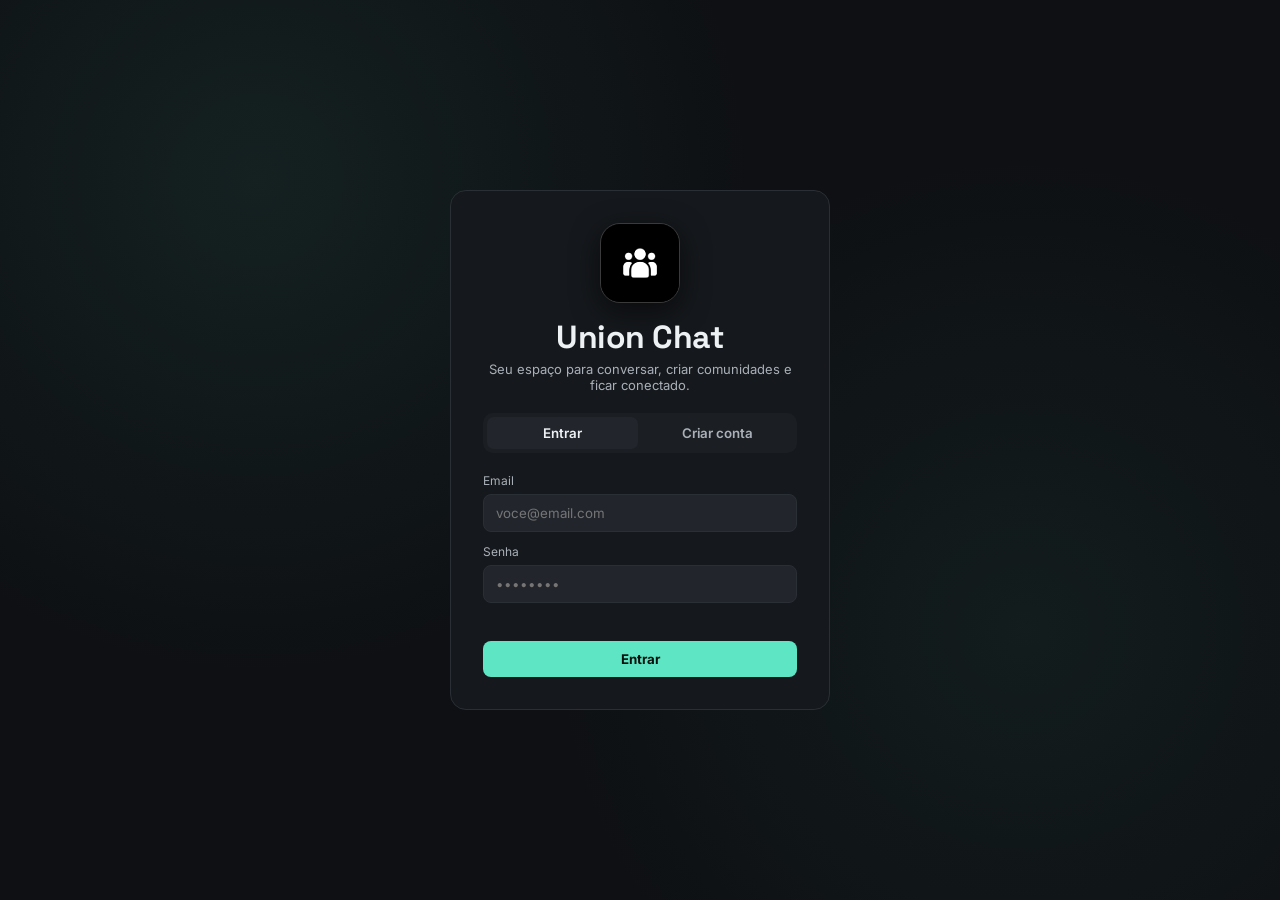
==== index.html @ 2d2e4530 "Add files via upload" ====
<!DOCTYPE html>
<html lang="pt-BR">
<head>
    <meta charset="UTF-8">
    <meta name="viewport" content="width=device-width, initial-scale=1.0">
    <meta name="theme-color" content="#0e1013">
    <title>Union Chat</title>
    <link rel="preconnect" href="https://fonts.googleapis.com">
    <link href="https://fonts.googleapis.com/css2?family=Space+Grotesk:wght@500;600;700&family=Inter:wght@400;500;600;700&family=JetBrains+Mono:wght@400;500&family=Poppins:wght@500;600;700&family=Roboto:wght@400;500;700&family=Montserrat:wght@500;600;700&family=Oswald:wght@500;600;700&family=Playfair+Display:wght@500;600;700&family=Merriweather:wght@400;700&family=Nunito:wght@500;600;700&family=Raleway:wght@500;600;700&family=Ubuntu:wght@400;500;700&family=Comfortaa:wght@500;600;700&family=Pacifico&family=Lobster&family=Press+Start+2P&family=Bangers&family=Orbitron:wght@500;700&family=Audiowide&family=VT323&family=Indie+Flower&family=Caveat:wght@500;600;700&family=Dancing+Script:wght@500;600;700&family=Bebas+Neue&family=Anton&family=Quicksand:wght@500;600;700&family=Rubik:wght@500;600;700&family=Source+Code+Pro:wght@500;600&family=Fira+Code:wght@500;600&family=Comic+Neue:wght@400;700&family=Shadows+Into+Light&family=Permanent+Marker&family=Creepster&family=Fredoka:wght@500;600;700&family=Exo+2:wght@500;600;700&display=swap" rel="stylesheet">
    <link rel="stylesheet" href="style.css">
</head>
<body data-theme="dark">
    <!-- AUTH -->
    <div id="auth-screen" class="auth-screen">
        <div class="auth-card">
            <div class="auth-brand">
                <div class="auth-logo">
                    <img src="logo.png" alt="Union Chat" class="auth-logo-img">
                </div>
                <h1>Union Chat</h1>
                <p>Seu espaço para conversar, criar comunidades e ficar conectado.</p>
            </div>
            <div class="auth-tabs">
                <button type="button" class="auth-tab active" data-tab="login">Entrar</button>
                <button type="button" class="auth-tab" data-tab="register">Criar conta</button>
            </div>
            <form id="login-form" class="auth-form">
                <label>Email
                    <input type="email" id="login-email" required placeholder="voce@email.com" autocomplete="email">
                </label>
                <label>Senha
                    <input type="password" id="login-password" required placeholder="••••••••" autocomplete="current-password">
                </label>
                <p class="auth-error" id="login-error"></p>
                <button type="submit" class="btn-primary">Entrar</button>
            </form>
            <form id="register-form" class="auth-form hidden">
                <label>Nome de exibição
                    <input type="text" id="register-name" required placeholder="Como te chamam" maxlength="32" autocomplete="nickname">
                </label>
                <label>Email
                    <input type="email" id="register-email" required placeholder="voce@email.com" autocomplete="email">
                </label>
                <label>Senha
                    <input type="password" id="register-password" required placeholder="Mínimo 6 caracteres" minlength="6" autocomplete="new-password">
                </label>
                <p class="auth-error" id="register-error"></p>
                <button type="submit" class="btn-primary">Criar conta</button>
            </form>
        </div>
    </div>

    <!-- APP -->
    <div id="app" class="app hidden">
        <nav class="server-rail" id="server-rail">
            <button type="button" class="server-pill server-pill-home active" id="home-pill" title="Início">
                <img src="logo.png" alt="UC" class="home-logo-img">
            </button>
            <div class="server-divider"></div>
            <div class="server-list" id="server-list"></div>
            <button type="button" class="server-pill server-pill-add" id="add-server-btn" title="Criar servidor">
                <svg viewBox="0 0 24 24" width="20" height="20" fill="none" stroke="currentColor" stroke-width="2.5"><path d="M12 5v14M5 12h14"/></svg>
            </button>
            <button type="button" class="server-pill server-pill-friends" id="friends-btn" title="Procurar jogadores">
                <svg viewBox="0 0 24 24" width="20" height="20" fill="none" stroke="currentColor" stroke-width="2"><path d="M17 21v-2a4 4 0 0 0-4-4H5a4 4 0 0 0-4 4v2"/><circle cx="9" cy="7" r="4"/><path d="M23 21v-2a4 4 0 0 0-3-3.87M16 3.13a4 4 0 0 1 0 7.75"/></svg>
            </button>
            <button type="button" class="server-pill server-pill-discover" id="discover-btn" title="Descobrir servidores">
                <svg viewBox="0 0 24 24" width="20" height="20" fill="none" stroke="currentColor" stroke-width="2">
                    <circle cx="12" cy="12" r="10"/>
                    <polygon points="16.24 7.76 14.12 14.12 7.76 16.24 9.88 9.88 16.24 7.76"/>
                </svg>
            </button>
        </nav>

        <aside class="channel-sidebar">
            <div class="server-header" id="server-header">
                <span id="current-server-name">Bem-vindo</span>
                <button type="button" id="server-settings-btn" class="icon-btn hidden" title="Configurações do servidor">
                    <svg viewBox="0 0 24 24" width="18" height="18" fill="none" stroke="currentColor" stroke-width="2"><circle cx="12" cy="12" r="3"/><path d="M19.4 15a1.65 1.65 0 0 0 .33 1.82l.06.06a2 2 0 0 1-2.83 2.83l-.06-.06a1.65 1.65 0 0 0-1.82-.33 1.65 1.65 0 0 0-1 1.51V21a2 2 0 0 1-4 0v-.09A1.65 1.65 0 0 0 9 19.4a1.65 1.65 0 0 0-1.82.33l-.06.06a2 2 0 0 1-2.83-2.83l.06-.06A1.65 1.65 0 0 0 4.68 15a1.65 1.65 0 0 0-1.51-1H3a2 2 0 0 1 0-4h.09A1.65 1.65 0 0 0 4.6 9a1.65 1.65 0 0 0-.33-1.82l-.06-.06a2 2 0 0 1 2.83-2.83l.06.06A1.65 1.65 0 0 0 9 4.68a1.65 1.65 0 0 0 1-1.51V3a2 2 0 0 1 4 0v.09a1.65 1.65 0 0 0 1 1.51 1.65 1.65 0 0 0 1.82-.33l.06-.06a2 2 0 0 1 2.83 2.83l-.06.06A1.65 1.65 0 0 0 19.4 9a1.65 1.65 0 0 0 1.51 1H21a2 2 0 0 1 0 4h-.09a1.65 1.65 0 0 0-1.51 1z"/></svg>
                </button>
            </div>
            <div class="channel-groups" id="channel-groups">
                <p class="empty-hint">Crie ou entre em um servidor para ver os canais aqui.</p>
            </div>
            <div class="user-card" id="user-card">
                <div class="user-card-avatar-wrap" data-user-id="">
                    <img id="user-card-avatar" class="avatar avatar-sm" src="" alt="">
                    <span id="user-card-status-dot" class="status-dot status-online"></span>
                </div>
                <div class="user-card-info">
                    <span id="user-card-name" data-user-id="">—</span>
                    <span id="user-card-status" class="user-card-status">Online</span>
                </div>
                <button type="button" id="open-profile-btn" class="icon-btn" title="Editar perfil">
                    <svg viewBox="0 0 24 24" width="16" height="16" fill="none" stroke="currentColor" stroke-width="2"><path d="M12 20h9"/><path d="M16.5 3.5a2.12 2.12 0 0 1 3 3L7 19l-4 1 1-4Z"/></svg>
                </button>
            </div>
        </aside>

        <main class="main-area">
            <header class="main-header">
                <button type="button" id="toggle-sidebar-btn" class="icon-btn mobile-only" title="Canais" aria-label="Abrir canais">
                    <svg viewBox="0 0 24 24" width="20" height="20" fill="none" stroke="currentColor" stroke-width="2"><path d="M3 12h18M3 6h18M3 18h18"/></svg>
                </button>
                <span id="channel-title"># selecione-um-canal</span>
                <div class="main-header-actions">
                    <button type="button" id="header-server-settings-btn" class="icon-btn hidden" title="Configurações do servidor">
                        <svg viewBox="0 0 24 24" width="18" height="18" fill="none" stroke="currentColor" stroke-width="2"><circle cx="12" cy="12" r="3"/><path d="M19.4 15a1.65 1.65 0 0 0 .33 1.82l.06.06a2 2 0 0 1-2.83 2.83l-.06-.06a1.65 1.65 0 0 0-1.82-.33 1.65 1.65 0 0 0-1 1.51V21a2 2 0 0 1-4 0v-.09A1.65 1.65 0 0 0 9 19.4a1.65 1.65 0 0 0-1.82.33l-.06.06a2 2 0 0 1-2.83-2.83l.06-.06A1.65 1.65 0 0 0 4.68 15a1.65 1.65 0 0 0-1.51-1H3a2 2 0 0 1 0-4h.09A1.65 1.65 0 0 0 4.6 9a1.65 1.65 0 0 0-.33-1.82l-.06-.06a2 2 0 0 1 2.83-2.83l.06.06A1.65 1.65 0 0 0 9 4.68a1.65 1.65 0 0 0 1-1.51V3a2 2 0 0 1 4 0v.09a1.65 1.65 0 0 0 1 1.51 1.65 1.65 0 0 0 1.82-.33l.06-.06a2 2 0 0 1 2.83 2.83l-.06.06A1.65 1.65 0 0 0 19.4 9a1.65 1.65 0 0 0 1.51 1H21a2 2 0 0 1 0 4h-.09a1.65 1.65 0 0 0-1.51 1z"/></svg>
                    </button>
                    <button type="button" id="theme-btn" class="icon-btn" title="Tema">
                        <svg viewBox="0 0 24 24" width="18" height="18" fill="none" stroke="currentColor" stroke-width="2"><circle cx="12" cy="12" r="5"/><path d="M12 1v2M12 21v2M4.22 4.22l1.42 1.42M18.36 18.36l1.42 1.42M1 12h2M21 12h2M4.22 19.78l1.42-1.42M18.36 5.64l1.42-1.42"/></svg>
                    </button>
                    <button type="button" id="call-btn" class="icon-btn hidden" title="Chamada">
                        <svg viewBox="0 0 24 24" width="18" height="18" fill="none" stroke="currentColor" stroke-width="2"><path d="M22 16.92v3a2 2 0 0 1-2.18 2 19.79 19.79 0 0 1-8.63-3.07 19.5 19.5 0 0 1-6-6 19.79 19.79 0 0 1-3.07-8.67A2 2 0 0 1 4.11 2h3a2 2 0 0 1 2 1.72c.127.96.361 1.903.7 2.81a2 2 0 0 1-.45 2.11L8.09 9.91a16 16 0 0 0 6 6l1.27-1.27a2 2 0 0 1 2.11-.45c.907.339 1.85.573 2.81.7A2 2 0 0 1 22 16.92z"/></svg>
                    </button>
                </div>
            </header>

            <!-- CHAT -->
            <section id="view-text" class="view">
                <div class="messages" id="messages"></div>
                <div id="reply-bar" class="reply-bar hidden">
                    <span id="reply-bar-text">Respondendo...</span>
                    <button type="button" id="reply-bar-cancel" class="icon-btn" title="Cancelar">×</button>
                </div>
                <div id="attach-preview" class="attach-preview hidden"></div>
                <form id="message-form" class="message-form">
                    <button type="button" id="attach-btn" class="icon-btn" title="Anexar imagem">
                        <svg viewBox="0 0 24 24" width="18" height="18" fill="none" stroke="currentColor" stroke-width="2"><path d="m21.44 11.05-9.19 9.19a6 6 0 0 1-8.49-8.49l9.19-9.19a4 4 0 0 1 5.66 5.66l-9.2 9.19a2 2 0 0 1-2.83-2.83l8.49-8.48"/></svg>
                    </button>
                    <input type="file" id="file-input" accept="image/*" class="hidden">
                    <button type="button" id="sticker-btn" class="icon-btn" title="Figurinhas e emojis">
                        <svg viewBox="0 0 24 24" width="18" height="18" fill="none" stroke="currentColor" stroke-width="2"><circle cx="12" cy="12" r="10"/><path d="M8 14s1.5 2 4 2 4-2 4-2"/><line x1="9" y1="9" x2="9.01" y2="9"/><line x1="15" y1="9" x2="15.01" y2="9"/></svg>
                    </button>
                    <button type="button" id="record-btn" class="icon-btn" title="Gravar áudio">
                        <svg viewBox="0 0 24 24" width="18" height="18" fill="none" stroke="currentColor" stroke-width="2"><path d="M12 1a3 3 0 0 0-3 3v8a3 3 0 0 0 6 0V4a3 3 0 0 0-3-3z"/><path d="M19 10v2a7 7 0 0 1-14 0v-2"/><line x1="12" y1="19" x2="12" y2="23"/><line x1="8" y1="23" x2="16" y2="23"/></svg>
                    </button>
                    <input type="text" id="message-input" placeholder="Mandar mensagem... use @nick ou @everyone" autocomplete="off" maxlength="2000">
                    <button type="submit" class="btn-primary btn-send">Enviar</button>
                </form>
                <div id="sticker-picker" class="sticker-picker hidden">
                    <div class="picker-tabs">
                        <button type="button" class="picker-tab active" data-picker="stickers">Figurinhas</button>
                        <button type="button" class="picker-tab" data-picker="emojis">Emojis</button>
                    </div>
                    <div id="picker-stickers" class="picker-panel">
                        <div class="sticker-picker-header">
                            <span>Suas figurinhas</span>
                            <div class="sticker-actions">
                                <label class="upload-btn-sm" title="Upload">
                                    <svg viewBox="0 0 24 24" width="14" height="14" fill="none" stroke="currentColor" stroke-width="2"><path d="M21 15v4a2 2 0 0 1-2 2H5a2 2 0 0 1-2-2v-4"/><polyline points="17 8 12 3 7 8"/><line x1="12" y1="3" x2="12" y2="15"/></svg>
                                    <input type="file" id="sticker-upload-input" accept="image/*" class="hidden">
                                </label>
                                <button type="button" id="sticker-url-btn" class="upload-btn-sm" title="URL">
                                    <svg viewBox="0 0 24 24" width="14" height="14" fill="none" stroke="currentColor" stroke-width="2"><path d="M10 13a5 5 0 0 0 7.07.07l2-2a5 5 0 0 0-7.07-7.07l-1.15 1.15"/><path d="M14 11a5 5 0 0 0-7.07-.07l-2 2A5 5 0 0 0 7 20l1.15-1.15"/></svg>
                                </button>
                            </div>
                        </div>
                        <div id="sticker-grid" class="sticker-grid"></div>
                    </div>
                    <div id="picker-emojis" class="picker-panel hidden">
                        <div id="emoji-grid" class="emoji-grid"></div>
                        <div class="server-emoji-section">
                            <div class="sticker-picker-header" style="margin-top:10px"><span>Emojis do servidor</span></div>
                            <div id="server-emoji-picker-grid" class="emoji-grid"></div>
                        </div>
                    </div>
                </div>
            </section>

            <!-- VOZ -->
            <section id="view-voice" class="view hidden">
                <div class="voice-stage">
                    <h2 id="voice-channel-name">Canal de voz</h2>
                    <div class="voice-participants" id="voice-participants"></div>
                    <div class="video-grid" id="video-grid"></div>
                    <div class="voice-controls voice-controls-bar">
                        <button type="button" id="join-voice-btn" class="btn-primary">Entrar no canal de voz</button>
                        <button type="button" id="leave-voice-btn" class="btn-secondary hidden">Sair</button>
                        <button type="button" id="toggle-mic-btn" class="icon-btn hidden" title="Microfone">
                            <svg viewBox="0 0 24 24" width="18" height="18" fill="none" stroke="currentColor" stroke-width="2"><path d="M12 1a3 3 0 0 0-3 3v8a3 3 0 0 0 6 0V4a3 3 0 0 0-3-3z"/><path d="M19 10v2a7 7 0 0 1-14 0v-2"/><line x1="12" y1="19" x2="12" y2="23"/><line x1="8" y1="23" x2="16" y2="23"/></svg>
                        </button>
                        <button type="button" id="toggle-cam-btn" class="icon-btn hidden" title="Câmera">
                            <svg viewBox="0 0 24 24" width="18" height="18" fill="none" stroke="currentColor" stroke-width="2"><path d="M23 7l-7 5 7 5V7z"/><rect x="1" y="5" width="15" height="14" rx="2"/></svg>
                        </button>
                        <button type="button" id="share-screen-btn" class="icon-btn hidden" title="Compartilhar tela">
                            <svg viewBox="0 0 24 24" width="18" height="18" fill="none" stroke="currentColor" stroke-width="2"><rect x="2" y="3" width="20" height="14" rx="2"/><path d="M8 21h8M12 17v4"/></svg>
                        </button>
                        <select id="screen-quality" class="hidden" title="Qualidade" style="max-width:110px;padding:6px 8px;font-size:12px">
                            <option value="720">720p</option>
                            <option value="1080" selected>1080p</option>
                            <option value="1440">1440p</option>
                        </select>
                    </div>
                </div>
            </section>

            <!-- FÓRUM -->
            <section id="view-forum" class="view hidden">
                <div class="forum-toolbar">
                    <button type="button" id="new-post-btn" class="btn-primary">Novo tópico</button>
                </div>
                <div class="forum-posts" id="forum-posts"></div>
                <div class="forum-thread hidden" id="forum-thread">
                    <button type="button" id="back-to-forum" class="btn-secondary">
                        <svg viewBox="0 0 24 24" width="16" height="16" fill="none" stroke="currentColor" stroke-width="2"><path d="M19 12H5M12 19l-7-7 7-7"/></svg>
                        Voltar
                    </button>
                    <div id="forum-thread-content"></div>
                </div>
            </section>

            <!-- AMIGOS / BUSCA -->
            <section id="view-friends" class="view hidden">
                <div class="discover-wrap">
                    <h2>Amigos e jogadores</h2>
                    <div id="notif-list-inline" class="discover-list" style="margin-bottom:12px"></div>
                    <input type="text" id="friends-search" placeholder="Buscar por nick..." autocomplete="off">
                    <div id="friends-results" class="discover-list"></div>
                    <h3 style="margin-top:20px;font-family:var(--font-display)">Pedidos de amizade</h3>
                    <div id="friend-requests-list" class="discover-list"></div>
                    <h3 style="margin-top:20px;font-family:var(--font-display)">Seus amigos</h3>
                    <div id="friends-list" class="discover-list"></div>
                </div>
            </section>

            <!-- DM -->
            <section id="view-dm" class="view hidden">
                <header class="main-header dm-header">
                    <button type="button" id="back-from-dm" class="icon-btn" title="Voltar">
                        <svg viewBox="0 0 24 24" width="18" height="18" fill="none" stroke="currentColor" stroke-width="2"><path d="M19 12H5M12 19l-7-7 7-7"/></svg>
                    </button>
                    <div class="dm-header-user">
                        <img id="dm-header-avatar" class="avatar avatar-sm" src="" alt="">
                        <span id="dm-title">DM</span>
                    </div>
                    <div class="main-header-actions">
                        <button type="button" id="dm-voice-call-btn" class="icon-btn" title="Call de voz">
                            <svg viewBox="0 0 24 24" width="18" height="18" fill="none" stroke="currentColor" stroke-width="2"><path d="M22 16.92v3a2 2 0 0 1-2.18 2 19.79 19.79 0 0 1-8.63-3.07 19.5 19.5 0 0 1-6-6 19.79 19.79 0 0 1-3.07-8.67A2 2 0 0 1 4.11 2h3a2 2 0 0 1 2 1.72c.127.96.361 1.903.7 2.81a2 2 0 0 1-.45 2.11L8.09 9.91a16 16 0 0 0 6 6l1.27-1.27a2 2 0 0 1 2.11-.45c.907.339 1.85.573 2.81.7A2 2 0 0 1 22 16.92z"/></svg>
                        </button>
                        <button type="button" id="dm-video-call-btn" class="icon-btn" title="Call com câmera">
                            <svg viewBox="0 0 24 24" width="18" height="18" fill="none" stroke="currentColor" stroke-width="2"><path d="M23 7l-7 5 7 5V7z"/><rect x="1" y="5" width="15" height="14" rx="2"/></svg>
                        </button>
                        <button type="button" id="dm-remove-friend-btn" class="icon-btn" title="Remover amizade">
                            <svg viewBox="0 0 24 24" width="18" height="18" fill="none" stroke="currentColor" stroke-width="2"><path d="M16 21v-2a4 4 0 0 0-4-4H6a4 4 0 0 0-4 4v2"/><circle cx="9" cy="7" r="4"/><line x1="17" y1="8" x2="22" y2="13"/><line x1="22" y1="8" x2="17" y2="13"/></svg>
                        </button>
                        <button type="button" id="dm-block-btn" class="icon-btn" title="Bloquear">
                            <svg viewBox="0 0 24 24" width="18" height="18" fill="none" stroke="currentColor" stroke-width="2"><circle cx="12" cy="12" r="10"/><line x1="4.93" y1="4.93" x2="19.07" y2="19.07"/></svg>
                        </button>
                    </div>
                </header>
                <div class="dm-intro" id="dm-intro"></div>
                <div class="messages" id="dm-messages"></div>
                <form id="dm-form" class="message-form">
                    <button type="button" id="dm-attach-btn" class="icon-btn" title="Anexar">
                        <svg viewBox="0 0 24 24" width="18" height="18" fill="none" stroke="currentColor" stroke-width="2"><path d="m21.44 11.05-9.19 9.19a6 6 0 0 1-8.49-8.49l9.19-9.19a4 4 0 0 1 5.66 5.66l-9.2 9.19a2 2 0 0 1-2.83-2.83l8.49-8.48"/></svg>
                    </button>
                    <input type="file" id="dm-file-input" accept="image/*" class="hidden">
                    <button type="button" id="dm-sticker-btn" class="icon-btn" title="Figurinhas e emojis">
                        <svg viewBox="0 0 24 24" width="18" height="18" fill="none" stroke="currentColor" stroke-width="2"><circle cx="12" cy="12" r="10"/><path d="M8 14s1.5 2 4 2 4-2 4-2"/><line x1="9" y1="9" x2="9.01" y2="9"/><line x1="15" y1="9" x2="15.01" y2="9"/></svg>
                    </button>
                    <button type="button" id="dm-record-btn" class="icon-btn" title="Gravar áudio">
                        <svg viewBox="0 0 24 24" width="18" height="18" fill="none" stroke="currentColor" stroke-width="2"><path d="M12 1a3 3 0 0 0-3 3v8a3 3 0 0 0 6 0V4a3 3 0 0 0-3-3z"/><path d="M19 10v2a7 7 0 0 1-14 0v-2"/><line x1="12" y1="19" x2="12" y2="23"/><line x1="8" y1="23" x2="16" y2="23"/></svg>
                    </button>
                    <input type="text" id="dm-input" placeholder="Mensagem privada... use @nick" maxlength="2000" autocomplete="off">
                    <button type="submit" class="btn-primary btn-send">Enviar</button>
                </form>
            </section>

            <!-- DESCOBRIR SERVIDORES -->
            <section id="view-discover" class="view hidden">
                <div class="discover-wrap">
                    <h2>Descobrir servidores</h2>
                    <input type="text" id="discover-search" placeholder="Buscar por nome..." autocomplete="off">
                    <div id="discover-list" class="discover-list"></div>
                </div>
            </section>

            <!-- CONFIGURAÇÕES DO SERVIDOR -->
            <section id="view-server-settings" class="view hidden">
                <div class="server-settings-wrap">
                    <div class="server-settings-header">
                        <button type="button" id="back-from-server-settings" class="btn-secondary">
                            <svg viewBox="0 0 24 24" width="16" height="16" fill="none" stroke="currentColor" stroke-width="2"><path d="M19 12H5M12 19l-7-7 7-7"/></svg>
                            Voltar
                        </button>
                        <h2>Configurações do servidor</h2>
                    </div>
                    <div class="server-settings-tabs">
                        <button type="button" class="settings-tab active" data-stab="overview">Visão geral</button>
                        <button type="button" class="settings-tab" data-stab="roles">Cargos</button>
                        <button type="button" class="settings-tab" data-stab="emojis">Emojis</button>
                        <button type="button" class="settings-tab" data-stab="servertags">Tags</button>
                        <button type="button" class="settings-tab" data-stab="members">Membros</button>
                        <button type="button" class="settings-tab" data-stab="bans">Banimentos</button>
                    </div>
                    <div id="stab-overview" class="settings-panel">
                        <div class="server-banner-preview" id="server-banner-preview"></div>
                        <div class="server-icon-preview-wrap">
                            <img id="server-icon-preview" class="server-icon-preview" src="" alt="">
                        </div>
                        <label>Nome do servidor
                            <input type="text" id="server-name-edit" maxlength="40">
                        </label>
                        <label>Descrição
                            <textarea id="server-desc-edit" maxlength="300" rows="3" placeholder="Sobre o servidor..."></textarea>
                        </label>
                        <label class="upload-label">
                            <span class="upload-btn">Trocar ícone (arquivo)</span>
                            <input type="file" id="server-icon-edit" accept="image/*" class="hidden">
                        </label>
                        <label>URL do ícone (GIF/PNG/JPG)
                            <input type="url" id="server-icon-url" placeholder="https://...">
                        </label>
                        <label class="upload-label">
                            <span class="upload-btn">Trocar banner (arquivo)</span>
                            <input type="file" id="server-banner-edit" accept="image/*" class="hidden">
                        </label>
                        <label>URL do banner (GIF/PNG/JPG)
                            <input type="url" id="server-banner-url" placeholder="https://...">
                        </label>
                        <label>Tags do servidor (separadas por vírgula)
                            <input type="text" id="server-tags-edit" placeholder="gaming, brasil, anime, dev">
                        </label>
                        <div id="server-tags-preview" class="tags-list" style="margin-top:4px"></div>
                        <label>Slug do convite (personalizado)
                            <input type="text" id="server-slug-edit" maxlength="40" placeholder="meu-servidor">
                        </label>
                        <label>Link de convite
                            <input type="text" id="server-invite-link" readonly>
                        </label>
                        <label>Nível de verificação
                            <select id="server-verification-edit">
                                <option value="none">Nenhuma</option>
                                <option value="low">Baixa (email verificado)</option>
                                <option value="medium">Média (conta com 5+ min)</option>
                                <option value="high">Alta</option>
                            </select>
                        </label>
                        <label class="perm-check"><input type="checkbox" id="server-nsfw-edit"> Servidor NSFW / 18+</label>
                        <button type="button" class="btn-primary" id="save-server-overview">Salvar</button>
                        <button type="button" class="btn-secondary" id="leave-server-btn">Sair do servidor</button>
                        <button type="button" class="btn-secondary danger-btn hidden" id="delete-server-btn">Excluir servidor (somente dono)</button>
                        <p id="server-settings-hint" class="empty-hint" style="margin-top:8px"></p>
                    </div>
                    <div id="stab-roles" class="settings-panel hidden">
                        <button type="button" class="btn-primary" id="create-role-btn">Criar cargo</button>
                        <div id="roles-list"></div>
                    </div>
                    <div id="stab-emojis" class="settings-panel hidden">
                        <p class="empty-hint">Emojis do servidor (tamanho de emoji, animados ou estáticos). Use :nome: no chat.</p>
                        <div style="display:flex;gap:8px;flex-wrap:wrap;margin-bottom:12px">
                            <label class="upload-label" style="margin:0">
                                <span class="upload-btn">Upload emoji</span>
                                <input type="file" id="server-emoji-file" accept="image/*" class="hidden">
                            </label>
                            <button type="button" class="btn-secondary" id="server-emoji-url-btn">Por URL</button>
                        </div>
                        <label>Nome do emoji (sem espaços)
                            <input type="text" id="server-emoji-name" maxlength="32" placeholder="pepe, catjam, risada">
                        </label>
                        <div id="server-emojis-list" class="server-emojis-grid"></div>
                    </div>
                    <div id="stab-servertags" class="settings-panel hidden">
                        <p class="empty-hint">Tags de servidor (símbolo + texto). Membros escolhem no perfil.</p>
                        <label>Texto da tag
                            <input type="text" id="server-tag-text" maxlength="8" placeholder="EXD">
                        </label>
                        <label class="upload-label">
                            <span class="upload-btn">Símbolo (arquivo GIF/PNG)</span>
                            <input type="file" id="server-tag-file" accept="image/*" class="hidden">
                        </label>
                        <label>URL do símbolo
                            <input type="url" id="server-tag-url" placeholder="https://...">
                        </label>
                        <div style="display:flex;gap:8px;flex-wrap:wrap">
                            <button type="button" class="btn-primary" id="save-server-tag-btn">Salvar / atualizar tag</button>
                            <button type="button" class="btn-secondary danger-btn" id="delete-server-tag-btn">Apagar tag</button>
                        </div>
                        <div id="server-tag-preview" class="clan-tag-preview" style="margin-top:12px"></div>
                        <p class="empty-hint">Só existe 1 tag por servidor. Membros escolhem ela no perfil.</p>
                    </div>
                    <div id="stab-members" class="settings-panel hidden">
                        <div id="members-list"></div>
                    </div>
                    <div id="stab-bans" class="settings-panel hidden">
                        <div id="bans-list"></div>
                    </div>
                </div>
            </section>
        </main>
    </div>

    <!-- MODAIS -->
    <div class="modal-overlay hidden" id="modal-overlay">
        <div class="modal hidden" id="modal-create-server">
            <h2>Criar servidor</h2>
            <label>Nome do servidor
                <input type="text" id="new-server-name" maxlength="40" placeholder="Ex: Galera do Código">
            </label>
            <label class="upload-label">
                <span class="upload-btn">Escolher ícone</span>
                <input type="file" id="new-server-icon" accept="image/*" class="hidden">
            </label>
            <div class="modal-actions">
                <button type="button" class="btn-secondary modal-cancel">Cancelar</button>
                <button type="button" class="btn-primary" id="confirm-create-server">Criar</button>
            </div>
            <hr style="border-color:var(--line);margin:12px 0">
            <p style="font-size:13px;color:var(--text-1);margin:0 0 8px">Ou entre com ID:</p>
            <button type="button" class="btn-secondary" id="join-server-id-btn" style="width:100%">Entrar com ID</button>
        </div>

        <div class="modal hidden" id="modal-create-channel">
            <h2>Criar canal</h2>
            <label>Nome do canal
                <input type="text" id="new-channel-name" maxlength="30" placeholder="ex: geral">
            </label>
            <label>Tipo
                <select id="new-channel-type">
                    <option value="text">Texto</option>
                    <option value="voice">Voz</option>
                    <option value="forum">Fórum</option>
                </select>
            </label>
            <div class="modal-actions">
                <button type="button" class="btn-secondary modal-cancel">Cancelar</button>
                <button type="button" class="btn-primary" id="confirm-create-channel">Criar</button>
            </div>
        </div>

        <div class="modal modal-profile hidden" id="modal-profile">
            <h2>Seu perfil</h2>
            <div class="profile-edit-preview">
                <div class="profile-banner" id="profile-banner-preview"></div>
                <img id="profile-avatar-preview" class="avatar avatar-lg" src="" alt="">
            </div>
            <label class="upload-label">
                <span class="upload-btn">Trocar foto</span>
                <input type="file" id="profile-avatar-input" accept="image/*" class="hidden">
            </label>
            <label>URL da foto
                <input type="url" id="profile-avatar-url-input" placeholder="https://...">
            </label>
            <label class="upload-label">
                <span class="upload-btn">Trocar banner</span>
                <input type="file" id="profile-banner-input" accept="image/*" class="hidden">
            </label>
            <label>URL do banner
                <input type="url" id="profile-banner-url-input" placeholder="https://...">
            </label>
            <label>Nome de usuário (fixo, troca a cada 14 dias)
                <input type="text" id="profile-username-input" maxlength="32" placeholder="seu_user" pattern="[a-zA-Z0-9_]{3,32}">
            </label>
            <p id="username-cooldown-hint" class="empty-hint"></p>
            <label>Nome de exibição (público, muda quando quiser)
                <input type="text" id="profile-name-input" maxlength="32">
            </label>
            <label>Bio
                <textarea id="profile-bio-input" maxlength="190" rows="3"></textarea>
            </label>
            <label>Status personalizado
                <input type="text" id="profile-status-input" maxlength="32" placeholder="Disponível">
            </label>
            <label>Status de presença
                <select id="profile-presence-input">
                    <option value="online">Online</option>
                    <option value="idle">Ausente</option>
                    <option value="dnd">Não perturbe</option>
                    <option value="invisible">Invisível</option>
                </select>
            </label>
            <label>Cor de destaque
                <input type="color" id="profile-color-input" value="#5ee6c4">
            </label>
            <label>Fonte do nick
                <div id="font-preview" class="font-preview">Prévia do nick</div>
                <select id="profile-font-input" class="font-select">
                    <option value="Inter" style="font-family:Inter">Padrão (Inter)</option>
                    <option value="'Space Grotesk'" style="font-family:'Space Grotesk'">Space Grotesk</option>
                    <option value="'JetBrains Mono'" style="font-family:'JetBrains Mono'">JetBrains Mono</option>
                    <option value="'Poppins'" style="font-family:'Poppins'">Poppins</option>
                    <option value="'Roboto'" style="font-family:Roboto">Roboto</option>
                    <option value="'Montserrat'" style="font-family:Montserrat">Montserrat</option>
                    <option value="'Oswald'" style="font-family:Oswald">Oswald</option>
                    <option value="'Playfair Display'" style="font-family:'Playfair Display'">Playfair Display</option>
                    <option value="'Merriweather'" style="font-family:Merriweather">Merriweather</option>
                    <option value="'Nunito'" style="font-family:Nunito">Nunito</option>
                    <option value="'Raleway'" style="font-family:Raleway">Raleway</option>
                    <option value="'Ubuntu'" style="font-family:Ubuntu">Ubuntu</option>
                    <option value="'Comfortaa'" style="font-family:Comfortaa">Comfortaa</option>
                    <option value="'Quicksand'" style="font-family:Quicksand">Quicksand</option>
                    <option value="'Rubik'" style="font-family:Rubik">Rubik</option>
                    <option value="'Fredoka'" style="font-family:Fredoka">Fredoka</option>
                    <option value="'Exo 2'" style="font-family:'Exo 2'">Exo 2</option>
                    <option value="'Pacifico'" style="font-family:Pacifico">Pacifico</option>
                    <option value="'Lobster'" style="font-family:Lobster">Lobster</option>
                    <option value="'Dancing Script'" style="font-family:'Dancing Script'">Dancing Script</option>
                    <option value="'Caveat'" style="font-family:Caveat">Caveat</option>
                    <option value="'Indie Flower'" style="font-family:'Indie Flower'">Indie Flower</option>
                    <option value="'Shadows Into Light'" style="font-family:'Shadows Into Light'">Shadows Into Light</option>
                    <option value="'Permanent Marker'" style="font-family:'Permanent Marker'">Permanent Marker</option>
                    <option value="'Comic Neue'" style="font-family:'Comic Neue'">Comic Neue</option>
                    <option value="'Press Start 2P'" style="font-family:'Press Start 2P'">Press Start 2P</option>
                    <option value="'Bangers'" style="font-family:Bangers">Bangers</option>
                    <option value="'Orbitron'" style="font-family:Orbitron">Orbitron</option>
                    <option value="'Audiowide'" style="font-family:Audiowide">Audiowide</option>
                    <option value="'VT323'" style="font-family:VT323">VT323</option>
                    <option value="'Bebas Neue'" style="font-family:'Bebas Neue'">Bebas Neue</option>
                    <option value="'Anton'" style="font-family:Anton">Anton</option>
                    <option value="'Creepster'" style="font-family:Creepster">Creepster</option>
                    <option value="'Source Code Pro'" style="font-family:'Source Code Pro'">Source Code Pro</option>
                    <option value="'Fira Code'" style="font-family:'Fira Code'">Fira Code</option>
                    <option value="cursive" style="font-family:cursive">Cursiva do sistema</option>
                    <option value="serif" style="font-family:serif">Serif do sistema</option>
                    <option value="monospace" style="font-family:monospace">Monospace do sistema</option>
                </select>
            </label>
            <label>Redes sociais
                <input type="text" id="profile-social-input" placeholder="instagram.com/seuuser, github.com/seuuser">
            </label>
            <label>Tag de servidor (clan)
                <select id="profile-clan-tag">
                    <option value="">Nenhuma</option>
                </select>
            </label>
            <p class="empty-hint">A tag aparece no seu nick, tipo ✅NOME, com base nos servidores em que você está.</p>

            <div class="profile-tabs">
                <button type="button" class="profile-tab active" data-ptab="main">Perfil</button>
                <button type="button" class="profile-tab" data-ptab="privacy">Privacidade</button>
                <button type="button" class="profile-tab" data-ptab="appearance">Aparência</button>
            </div>
            <div id="ptab-privacy" class="profile-tab-panel hidden">
                <label>Quem pode ver o perfil completo
                    <select id="privacy-profile-visibility">
                        <option value="everyone">Todos</option>
                        <option value="friends">Somente amigos</option>
                        <option value="nobody">Ninguém (só eu)</option>
                    </select>
                </label>
                <label class="perm-check"><input type="checkbox" id="privacy-allow-dms" checked> Permitir DMs de qualquer um</label>
                <label class="perm-check"><input type="checkbox" id="privacy-show-online" checked> Mostrar status online</label>
            </div>
            <div id="ptab-appearance" class="profile-tab-panel hidden">
                <label>Cor de fundo do app
                    <input type="color" id="appearance-bg-color" value="#0e1013">
                </label>
                <label>Opacidade das abas/painéis (0.3–1)
                    <input type="range" id="appearance-panel-opacity" min="0.3" max="1" step="0.05" value="1">
                </label>
                <label>Imagem de fundo (URL, GIF ok)
                    <input type="url" id="appearance-bg-url" placeholder="https://...">
                </label>
                <label class="upload-label">
                    <span class="upload-btn">Upload fundo</span>
                    <input type="file" id="appearance-bg-file" accept="image/*" class="hidden">
                </label>
                <button type="button" class="btn-secondary" id="appearance-clear-bg">Remover fundo</button>
            </div>

            <div class="modal-actions">
                <button type="button" class="btn-secondary modal-cancel">Cancelar</button>
                <button type="button" class="btn-primary" id="confirm-profile">Salvar</button>
            </div>
            <button type="button" class="btn-secondary logout-btn" id="logout-btn">Sair da conta</button>
        </div>

        <div class="modal hidden" id="modal-new-post">
            <h2>Novo tópico</h2>
            <label>Título
                <input type="text" id="new-post-title" maxlength="120">
            </label>
            <label>Conteúdo
                <textarea id="new-post-body" rows="5" maxlength="4000"></textarea>
            </label>
            <div class="modal-actions">
                <button type="button" class="btn-secondary modal-cancel">Cancelar</button>
                <button type="button" class="btn-primary" id="confirm-new-post">Publicar</button>
            </div>
        </div>

        <div class="modal modal-public-profile hidden" id="modal-public-profile">
            <div class="public-profile-banner" id="public-profile-banner"></div>
            <img id="public-profile-avatar" class="avatar avatar-lg" src="" alt="">
            <h2 id="public-profile-name">—</h2>
            <p id="public-profile-username" class="public-username">@user</p>
            <p id="public-profile-status" class="public-status">Online</p>
            <p id="public-profile-bio" class="public-bio">Sem biografia.</p>
            <div id="public-profile-socials" class="public-socials"></div>
            <div class="modal-actions" style="flex-wrap:wrap">
                <button type="button" class="btn-primary" id="public-profile-dm">Mensagem</button>
                <button type="button" class="btn-secondary" id="public-profile-friend">Amizade</button>
                <button type="button" class="btn-secondary modal-cancel">Fechar</button>
            </div>
        </div>

        <div class="modal hidden" id="modal-theme">
            <h2>Tema</h2>
            <div class="theme-options">
                <button type="button" class="theme-option active" data-theme="dark">Escuro</button>
                <button type="button" class="theme-option" data-theme="light">Claro</button>
                <button type="button" class="theme-option" data-theme="oled">OLED</button>
            </div>
            <div class="modal-actions">
                <button type="button" class="btn-secondary modal-cancel">Fechar</button>
            </div>
        </div>

        <div class="modal hidden" id="modal-sticker-url">
            <h2>Adicionar figurinha por URL</h2>
            <label>URL da imagem
                <input type="url" id="sticker-url-input" placeholder="https://...">
            </label>
            <div class="modal-actions">
                <button type="button" class="btn-secondary modal-cancel">Cancelar</button>
                <button type="button" class="btn-primary" id="confirm-sticker-url">Adicionar</button>
            </div>
        </div>

        <div class="modal hidden" id="modal-server-emoji-url">
            <h2>Emoji do servidor por URL</h2>
            <label>Nome
                <input type="text" id="server-emoji-url-name" maxlength="32" placeholder="catjam">
            </label>
            <label>URL da imagem (GIF/PNG)
                <input type="url" id="server-emoji-url-input" placeholder="https://...">
            </label>
            <div class="modal-actions">
                <button type="button" class="btn-secondary modal-cancel">Cancelar</button>
                <button type="button" class="btn-primary" id="confirm-server-emoji-url">Adicionar</button>
            </div>
        </div>

        <!-- CONVITE -->
        <div class="modal modal-invite-discord hidden" id="modal-invite">
            <div class="invite-card">
                <p class="invite-eyebrow">Você foi convidado para entrar em</p>
                <img id="invite-server-icon" class="invite-server-icon" src="" alt="">
                <h2 id="invite-server-name">—</h2>
                <p id="invite-server-desc" class="invite-desc">Este servidor poderá ver seu nome, foto e banner.</p>
                <div id="invite-server-tags" class="tags-list" style="justify-content:center;margin:8px 0 16px"></div>
                <div class="invite-actions">
                    <button type="button" class="btn-secondary" id="decline-invite-btn">Recusar</button>
                    <button type="button" class="btn-primary" id="confirm-join-invite">Aceitar convite</button>
                </div>
            </div>
        </div>

        <div class="modal hidden" id="modal-image-crop">
            <h2>Ajustar imagem</h2>
            <div class="crop-wrap">
                <div class="crop-frame" id="crop-frame">
                    <img id="crop-image" src="" alt="">
                </div>
            </div>
            <label>Zoom
                <input type="range" id="crop-zoom" min="1" max="3" step="0.01" value="1">
            </label>
            <div class="modal-actions">
                <button type="button" class="btn-secondary" id="crop-cancel">Cancelar</button>
                <button type="button" class="btn-primary" id="crop-confirm">Usar imagem</button>
            </div>
        </div>

        <div class="modal hidden" id="modal-report">
            <h2>Denunciar usuário</h2>
            <p class="empty-hint">A denúncia é enviada para a moderação (Discord webhook).</p>
            <label>Nick do denunciado
                <input type="text" id="report-target-name" readonly>
            </label>
            <input type="hidden" id="report-target-uid" value="">
            <label>Motivo / texto
                <textarea id="report-text" rows="4" maxlength="1000" placeholder="Descreva o ocorrido..."></textarea>
            </label>
            <label class="upload-label">
                <span class="upload-btn">Print / foto (opcional)</span>
                <input type="file" id="report-image" accept="image/*" class="hidden">
            </label>
            <div class="modal-actions">
                <button type="button" class="btn-secondary modal-cancel">Cancelar</button>
                <button type="button" class="btn-primary" id="confirm-report">Enviar denúncia</button>
            </div>
        </div>

        <div class="modal hidden" id="modal-role">
            <h2 id="role-modal-title">Criar cargo</h2>
            <input type="hidden" id="role-edit-id" value="">
            <label>Nome do cargo
                <input type="text" id="role-name-input" maxlength="32" placeholder="Ex: ADM, Moderador">
            </label>
            <label>Cor
                <input type="color" id="role-color-input" value="#5ee6c4">
            </label>
            <p style="font-size:13px;font-weight:600;margin:8px 0 4px;color:var(--text-0)">Permissões</p>
            <label class="perm-check"><input type="checkbox" id="perm-admin"> Administrador (todas as permissões)</label>
            <label class="perm-check"><input type="checkbox" id="perm-manage-channels"> Gerenciar canais</label>
            <label class="perm-check"><input type="checkbox" id="perm-manage-messages"> Gerenciar mensagens</label>
            <label class="perm-check"><input type="checkbox" id="perm-kick"> Expulsar membros</label>
            <label class="perm-check"><input type="checkbox" id="perm-ban"> Banir membros</label>
            <label class="perm-check"><input type="checkbox" id="perm-manage-roles"> Gerenciar cargos</label>
            <div class="modal-actions">
                <button type="button" class="btn-secondary modal-cancel">Cancelar</button>
                <button type="button" class="btn-primary" id="confirm-role">Salvar cargo</button>
            </div>
        </div>
    </div>

    <div id="modal-lightbox" class="lightbox hidden">
        <button type="button" id="lightbox-close" class="lightbox-close" aria-label="Fechar">&times;</button>
        <img id="lightbox-img" src="" alt="">
    </div>
    <div id="notif-bell-wrap" class="notif-bell-wrap hidden">
        <button type="button" id="notif-btn" class="icon-btn" title="Notificações">
            <svg viewBox="0 0 24 24" width="18" height="18" fill="none" stroke="currentColor" stroke-width="2"><path d="M18 8A6 6 0 0 0 6 8c0 7-3 9-3 9h18s-3-2-3-9"/><path d="M13.73 21a2 2 0 0 1-3.46 0"/></svg>
            <span id="notif-count" class="notif-badge hidden">0</span>
        </button>
    </div>
    <!-- CALL OVERLAY (DM / voz) -->
    <div id="call-overlay" class="call-overlay hidden">
        <div class="call-stage">
            <div class="call-peer">
                <img id="call-peer-avatar" class="call-avatar" src="" alt="">
                <span id="call-peer-name">—</span>
            </div>
            <div class="call-self">
                <img id="call-self-avatar" class="call-avatar call-avatar-sm" src="" alt="">
                <span id="call-self-name">Você</span>
            </div>
        </div>
        <div class="call-controls">
            <button type="button" id="call-mute-btn" class="call-ctrl" title="Mudo">
                <svg viewBox="0 0 24 24" width="22" height="22" fill="none" stroke="currentColor" stroke-width="2"><path d="M12 1a3 3 0 0 0-3 3v8a3 3 0 0 0 6 0V4a3 3 0 0 0-3-3z"/><path d="M19 10v2a7 7 0 0 1-14 0v-2"/></svg>
            </button>
            <button type="button" id="call-cam-btn" class="call-ctrl" title="Câmera">
                <svg viewBox="0 0 24 24" width="22" height="22" fill="none" stroke="currentColor" stroke-width="2"><path d="M23 7l-7 5 7 5V7z"/><rect x="1" y="5" width="15" height="14" rx="2"/></svg>
            </button>
            <button type="button" id="call-share-btn" class="call-ctrl" title="Compartilhar tela">
                <svg viewBox="0 0 24 24" width="22" height="22" fill="none" stroke="currentColor" stroke-width="2"><rect x="2" y="3" width="20" height="14" rx="2"/><path d="M8 21h8M12 17v4"/></svg>
            </button>
            <button type="button" id="call-hangup-btn" class="call-ctrl call-hangup" title="Desligar">
                <svg viewBox="0 0 24 24" width="22" height="22" fill="none" stroke="currentColor" stroke-width="2"><path d="M10.68 13.31a16 16 0 0 0 6 6l1.27-1.27a2 2 0 0 1 2.11-.45c.907.339 1.85.573 2.81.7A2 2 0 0 1 24 20.92v3a2 2 0 0 1-2.18 2 19.79 19.79 0 0 1-8.63-3.07 19.5 19.5 0 0 1-6-6 19.79 19.79 0 0 1-3.07-8.67A2 2 0 0 1 5.11 4h3a2 2 0 0 1 2 1.72c.127.96.361 1.903.7 2.81a2 2 0 0 1-.45 2.11L9.09 11.91"/></svg>
            </button>
        </div>
        <select id="call-screen-quality" class="call-quality">
            <option value="720">720p</option>
            <option value="1080" selected>1080p</option>
            <option value="1440">1440p</option>
        </select>
        <video id="call-local-video" class="call-local-video hidden" autoplay playsinline muted></video>
        <video id="call-screen-video" class="call-screen-video hidden" autoplay playsinline muted></video>
    </div>
    <div id="msg-action-sheet" class="msg-sheet hidden">
        <div class="msg-sheet-panel">
            <button type="button" id="sheet-react" class="msg-sheet-btn">
                <svg viewBox="0 0 24 24" width="20" height="20" fill="none" stroke="currentColor" stroke-width="2"><circle cx="12" cy="12" r="10"/><path d="M8 14s1.5 2 4 2 4-2 4-2"/><line x1="9" y1="9" x2="9.01" y2="9"/><line x1="15" y1="9" x2="15.01" y2="9"/></svg>
                Reagir
            </button>
            <button type="button" id="sheet-reply" class="msg-sheet-btn">
                <svg viewBox="0 0 24 24" width="20" height="20" fill="none" stroke="currentColor" stroke-width="2"><polyline points="9 17 4 12 9 7"/><path d="M20 18v-2a4 4 0 0 0-4-4H4"/></svg>
                Responder
            </button>
            <button type="button" id="sheet-delete" class="msg-sheet-btn danger">
                <svg viewBox="0 0 24 24" width="20" height="20" fill="none" stroke="currentColor" stroke-width="2"><polyline points="3 6 5 6 21 6"/><path d="M19 6l-1 14a2 2 0 0 1-2 2H8a2 2 0 0 1-2-2L5 6"/><path d="M10 11v6M14 11v6"/><path d="M9 6V4a1 1 0 0 1 1-1h4a1 1 0 0 1 1 1v2"/></svg>
                Apagar
            </button>
            <button type="button" id="sheet-cancel" class="msg-sheet-btn">Cancelar</button>
        </div>
    </div>
    <div id="toast" class="toast hidden"></div>

    <script type="module" src="firebase-config.js"></script>
    <script type="module" src="auth.js"></script>
    <script type="module" src="app.js"></script>

    <!-- Mobile sidebar toggle -->
    <script>
      (function () {
        const sidebar = document.querySelector('.channel-sidebar');
        const toggleBtn = document.getElementById('toggle-sidebar-btn');
        if (!sidebar || !toggleBtn) return;

        toggleBtn.addEventListener('click', function (e) {
          e.stopPropagation();
          sidebar.classList.toggle('open');
        });

        document.querySelector('.main-area')?.addEventListener('click', function () {
          if (window.innerWidth <= 768) {
            sidebar.classList.remove('open');
          }
        });

        sidebar.addEventListener('click', function (e) {
          if (e.target.closest('.channel-item') && window.innerWidth <= 768) {
            sidebar.classList.remove('open');
          }
        });
      })();
    </script>
</body>
</html>
---- style.css ----
:root {
  --bg-0: #0e1013;
  --bg-1: #15181c;
  --bg-2: #1b1f24;
  --bg-3: #22262c;
  --line: #2a2f36;
  --text-0: #eef1f3;
  --text-1: #a9b0b8;
  --text-2: #6b7280;
  --accent: #5ee6c4;
  --accent-dim: #2f8f79;
  --danger: #e6635e;
  --online: #3ba55d;
  --idle: #faa81a;
  --dnd: #ed4245;
  --offline: #747f8d;
  --font-display: 'Space Grotesk', sans-serif;
  --font-body: 'Inter', sans-serif;
  --font-mono: 'JetBrains Mono', monospace;
  --radius: 10px;
  --transition: .15s ease;
}
[data-theme="light"] {
  --bg-0: #f2f3f5;
  --bg-1: #ffffff;
  --bg-2: #e3e5e8;
  --bg-3: #ebedef;
  --line: #d4d7dc;
  --text-0: #060607;
  --text-1: #4e5058;
  --text-2: #747f8d;
  --accent: #1a9b7a;
  --accent-dim: #0d6b54;
}
[data-theme="oled"] {
  --bg-0: #000000;
  --bg-1: #050505;
  --bg-2: #0a0a0a;
  --bg-3: #111111;
  --line: #1a1a1a;
  --text-0: #f0f0f0;
  --text-1: #a0a0a0;
  --text-2: #666666;
  --accent: #5ee6c4;
  --accent-dim: #2f8f79;
}
* { box-sizing: border-box; }
html, body { height: 100%; margin: 0; }
body {
  background: var(--bg-0);
  color: var(--text-0);
  font-family: var(--font-body);
  overflow: hidden;
  transition: background var(--transition), color var(--transition);
}
.hidden { display: none !important; }
button { font-family: inherit; cursor: pointer; border: none; background: none; color: inherit; }
input, textarea, select {
  font-family: inherit;
  background: var(--bg-3);
  border: 1px solid var(--line);
  color: var(--text-0);
  border-radius: 8px;
  padding: 10px 12px;
  outline: none;
  width: 100%;
  transition: border-color var(--transition);
}
input:focus, textarea:focus, select:focus { border-color: var(--accent); }
::-webkit-scrollbar { width: 8px; }
::-webkit-scrollbar-thumb { background: var(--bg-3); border-radius: 8px; }
::-webkit-scrollbar-thumb:hover { background: var(--line); }

.btn-primary {
  background: var(--accent);
  color: #08110e;
  font-weight: 700;
  padding: 10px 16px;
  border-radius: 8px;
  transition: transform var(--transition), background var(--transition), box-shadow var(--transition);
}
.btn-primary:hover { background: #7cf0d4; transform: translateY(-1px); box-shadow: 0 4px 12px rgba(94,230,196,.25); }
.btn-primary:disabled { opacity: .6; cursor: not-allowed; transform: none; }
.btn-secondary {
  background: var(--bg-3);
  color: var(--text-0);
  padding: 10px 16px;
  border-radius: 8px;
  border: 1px solid var(--line);
  display: inline-flex;
  align-items: center;
  gap: 6px;
  transition: border-color var(--transition), background var(--transition);
}
.btn-secondary:hover { border-color: var(--accent); }
.btn-sm { padding: 6px 12px; font-size: 13px; }
.danger-btn { color: var(--danger); border-color: var(--danger); }
.danger-btn:hover { background: rgba(230,99,94,.1); }
.icon-btn {
  width: 34px; height: 34px;
  border-radius: 8px;
  display: inline-flex; align-items: center; justify-content: center;
  color: var(--text-1);
  transition: background var(--transition), color var(--transition), transform var(--transition);
}
.icon-btn:hover { background: var(--bg-3); color: var(--text-0); transform: scale(1.05); }
.icon-btn.disabled { opacity: .45; }
.icon-btn.recording { color: var(--danger); animation: pulse 1s infinite; }
@keyframes pulse { 0%,100%{opacity:1} 50%{opacity:.5} }

.avatar { border-radius: 50%; object-fit: cover; background: var(--bg-3); flex-shrink: 0; }
.avatar-sm { width: 32px; height: 32px; }
.avatar-lg { width: 76px; height: 76px; border: 3px solid var(--bg-1); margin-top: -38px; margin-left: 16px; }

.upload-label { display: block; }
.upload-btn, .upload-btn-sm {
  display: inline-flex; align-items: center; justify-content: center; gap: 6px;
  background: var(--bg-3); border: 1px dashed var(--line); border-radius: 8px;
  padding: 10px 16px; color: var(--text-1); font-size: 13px; cursor: pointer;
  transition: border-color var(--transition), color var(--transition), background var(--transition);
}
.upload-btn:hover, .upload-btn-sm:hover { border-color: var(--accent); color: var(--accent); background: rgba(94,230,196,.06); }
.upload-btn-sm { padding: 6px; width: 28px; height: 28px; }

/* AUTH */
.auth-screen {
  height: 100%;
  display: flex; align-items: center; justify-content: center;
  background:
    radial-gradient(circle at 20% 20%, rgba(94,230,196,0.08), transparent 40%),
    radial-gradient(circle at 80% 70%, rgba(94,230,196,0.06), transparent 40%),
    var(--bg-0);
}
.auth-card {
  width: 380px;
  background: var(--bg-1);
  border: 1px solid var(--line);
  border-radius: 16px;
  padding: 32px;
  animation: fadeUp .35s ease;
}
@keyframes fadeUp { from{opacity:0;transform:translateY(12px)} to{opacity:1;transform:none} }
.auth-brand { text-align: center; margin-bottom: 20px; }
.auth-logo {
  width: 80px; height: 80px; margin: 0 auto 14px;
  background: linear-gradient(160deg, #2a2a2a 0%, #111 45%, #000 100%);
  border: 1px solid #3a3a3a;
  border-radius: 20px;
  display: flex; align-items: center; justify-content: center;
  overflow: hidden;
  box-shadow: 0 8px 28px rgba(0,0,0,.55);
}
.auth-logo-img {
  width: 100%;
  height: 100%;
  object-fit: cover;
  object-position: center;
  /* força preto e branco / cinza — sem verde */
  filter: grayscale(100%) contrast(1.2) brightness(1.05);
}
.auth-brand h1 { font-family: var(--font-display); margin: 0 0 4px; letter-spacing: -.5px; }
.auth-brand p { color: var(--text-1); font-size: 13px; margin: 0; }
.auth-tabs { display: flex; gap: 4px; background: var(--bg-2); padding: 4px; border-radius: 10px; margin: 20px 0; }
.auth-tab { flex: 1; background: transparent; color: var(--text-1); padding: 8px; border-radius: 7px; font-weight: 600; transition: background var(--transition); }
.auth-tab.active { background: var(--bg-3); color: var(--text-0); }
.auth-form { display: flex; flex-direction: column; gap: 12px; }
.auth-form label { display: flex; flex-direction: column; gap: 6px; font-size: 12px; color: var(--text-1); }
.auth-error { color: var(--danger); font-size: 12px; min-height: 14px; margin: 0; }

/* LAYOUT */
.app { display: flex; height: 100%; }
.server-rail {
  width: 72px; background: var(--bg-0);
  display: flex; flex-direction: column; align-items: center;
  padding: 12px 0; gap: 10px; overflow-y: auto;
  border-right: 1px solid var(--line);
}
.server-pill {
  width: 48px; height: 48px; border-radius: 16px;
  background: var(--bg-2); color: var(--text-0);
  display: flex; align-items: center; justify-content: center;
  font-family: var(--font-display); font-weight: 700; font-size: 15px;
  overflow: hidden; transition: border-radius var(--transition), background var(--transition), transform var(--transition);
}
.server-pill img {
  width: 100% !important;
  height: 100% !important;
  object-fit: cover !important;
  object-position: center center !important;
  display: block;
}
.server-pill {
  padding: 0 !important;
  overflow: hidden !important;
}
.server-pill:hover { border-radius: 14px; transform: scale(1.05); }
.server-pill.active { border-radius: 14px; background: var(--accent-dim); }
.server-pill-home.active { background: var(--accent); color: #08110e; }
.server-pill-add { color: var(--accent); }
.server-pill-discover { color: var(--text-1); }
.server-pill-discover:hover { color: var(--accent); }
.server-divider { width: 32px; height: 1px; background: var(--line); }

.channel-sidebar {
  width: 250px; background: var(--bg-1); display: flex; flex-direction: column;
  border-right: 1px solid var(--line);
}
.server-header {
  height: 52px; padding: 0 16px; display: flex; align-items: center; justify-content: space-between;
  font-weight: 700; border-bottom: 1px solid var(--line);
}
.channel-groups { flex: 1; overflow-y: auto; padding: 12px 8px; }
.empty-hint { color: var(--text-2); font-size: 12px; padding: 8px; }
.channel-group-label {
  font-size: 11px; text-transform: uppercase; color: var(--text-2);
  padding: 12px 8px 4px; letter-spacing: .06em; display: flex; justify-content: space-between; align-items: center;
}
.channel-group-label button { color: var(--text-2); font-size: 16px; width: 22px; height: 22px; display: flex; align-items: center; justify-content: center; }
.channel-group-label button:hover { color: var(--accent); }
.channel-item {
  display: flex; align-items: center; gap: 8px;
  padding: 7px 10px; border-radius: 6px; color: var(--text-1); font-size: 14px; margin-bottom: 2px;
  cursor: pointer; transition: background var(--transition), color var(--transition);
}
.channel-item:hover { background: var(--bg-2); color: var(--text-0); }
.channel-item.active { background: var(--bg-3); color: var(--text-0); }
.channel-item .ch-icon { opacity: .7; display: flex; width: 18px; height: 18px; }
.channel-item .ch-icon svg { width: 100%; height: 100%; stroke: currentColor; fill: none; stroke-width: 2; }

.user-card {
  height: 58px; padding: 0 10px; display: flex; align-items: center; gap: 8px;
  background: var(--bg-2); border-top: 1px solid var(--line);
}
.user-card-avatar-wrap { position: relative; cursor: pointer; }
.status-dot {
  position: absolute; bottom: -1px; right: -1px;
  width: 12px; height: 12px; border-radius: 50%;
  border: 2px solid var(--bg-2);
}
.status-online { background: var(--online); }
.status-idle { background: var(--idle); }
.status-dnd { background: var(--dnd); }
.status-invisible, .status-offline { background: var(--offline); }
.user-card-info { flex: 1; display: flex; flex-direction: column; overflow: hidden; min-width: 0; }
.user-card-info span:first-child { font-size: 13px; font-weight: 600; white-space: nowrap; overflow: hidden; text-overflow: ellipsis; cursor: pointer; }
.user-card-status { font-size: 11px; color: var(--accent); }

.main-area { flex: 1; display: flex; flex-direction: column; min-width: 0; }
.main-header {
  height: 52px; border-bottom: 1px solid var(--line);
  display: flex; align-items: center; gap: 10px; padding: 0 16px; font-weight: 600;
}
.main-header #channel-title { flex: 1; min-width: 0; white-space: nowrap; overflow: hidden; text-overflow: ellipsis; }
.main-header-actions { display: flex; gap: 4px; margin-left: auto; }
.mobile-only { display: none; }
.view { flex: 1; display: flex; flex-direction: column; overflow: hidden; position: relative; }

/* CHAT */
.messages { flex: 1; overflow-y: auto; padding: 16px; display: flex; flex-direction: column; gap: 14px; }
.message { display: flex; gap: 12px; animation: fadeUp .2s ease; }
.message .avatar { margin-top: 2px; cursor: pointer; transition: transform var(--transition); }
.message .avatar:hover { transform: scale(1.08); }
.message-body { flex: 1; min-width: 0; }
.message-header { display: flex; align-items: baseline; gap: 8px; margin-bottom: 2px; }
.message-header strong { font-size: 14px; cursor: pointer; }
.meta { font-size: 11px; color: var(--text-2); font-family: var(--font-mono); }
.message-content { font-size: 14px; line-height: 1.5; overflow-wrap: anywhere; }
.msg-image img { max-width: 360px; max-height: 320px; border-radius: 10px; margin-top: 6px; display: block; }
.msg-sticker img { max-width: 160px; max-height: 160px; margin-top: 4px; display: block; }

.msg-audio {
  margin-top: 8px;
  background: var(--bg-3);
  border-radius: 20px;
  padding: 6px 12px;
  display: inline-flex;
  align-items: center;
  max-width: 280px;
}
.msg-audio audio {
  height: 32px;
  width: 220px;
  outline: none;
}
.msg-audio audio::-webkit-media-controls-panel {
  background: var(--bg-3);
}

.message-form {
  display: flex; align-items: center; gap: 6px; padding: 12px 16px;
  border-top: 1px solid var(--line); background: var(--bg-1);
}
.message-form input[type="text"] { flex: 1; }
.btn-send { padding: 10px 18px; flex-shrink: 0; }

.sticker-picker {
  position: absolute; bottom: 70px; left: 16px; max-width: 340px; width: calc(100% - 32px);
  background: var(--bg-2); border: 1px solid var(--line); border-radius: 12px;
  padding: 10px; z-index: 10; box-shadow: 0 8px 24px rgba(0,0,0,.4);
  animation: fadeUp .2s ease;
}
.picker-tabs { display: flex; gap: 4px; margin-bottom: 10px; }
.picker-tab {
  flex: 1; padding: 6px; border-radius: 6px; font-size: 12px; font-weight: 600;
  color: var(--text-1); background: var(--bg-3); transition: background var(--transition), color var(--transition);
}
.picker-tab.active { background: var(--accent); color: #08110e; }
.sticker-picker-header {
  display: flex; justify-content: space-between; align-items: center;
  font-size: 12px; font-weight: 600; color: var(--text-1); margin-bottom: 8px;
}
.sticker-actions { display: flex; gap: 4px; }
.sticker-grid, .emoji-grid {
  display: grid; grid-template-columns: repeat(6, 1fr); gap: 6px; max-height: 220px; overflow-y: auto;
}
.sticker-grid button {
  background: var(--bg-3); border-radius: 8px; padding: 4px; aspect-ratio: 1;
  display: flex; align-items: center; justify-content: center; overflow: hidden;
  transition: background var(--transition), transform var(--transition);
}
.sticker-grid button img { max-width: 100%; max-height: 100%; object-fit: contain; }
.sticker-grid button:hover { background: var(--bg-1); transform: scale(1.05); }
.emoji-grid button {
  font-size: 22px; background: transparent; border-radius: 6px; padding: 4px;
  transition: background var(--transition), transform var(--transition);
}
.emoji-grid button:hover { background: var(--bg-3); transform: scale(1.15); }

.attach-preview {
  padding: 8px 16px; display: flex; align-items: center; gap: 10px;
  background: var(--bg-2); border-top: 1px solid var(--line);
}
.attach-preview img { max-height: 60px; border-radius: 6px; }
.attach-preview button {
  width: 24px; height: 24px; border-radius: 50%; background: var(--bg-3);
  color: var(--text-0); font-size: 14px; display: flex; align-items: center; justify-content: center;
}

/* VOZ */
.voice-stage { flex: 1; display: flex; flex-direction: column; align-items: center; padding: 40px; gap: 20px; overflow-y: auto; }
.voice-participants { display: flex; gap: 12px; flex-wrap: wrap; justify-content: center; }
.voice-participant { display: flex; flex-direction: column; align-items: center; gap: 6px; font-size: 12px; color: var(--text-1); }
.voice-controls { display: flex; gap: 10px; align-items: center; }
.video-grid { display: grid; grid-template-columns: repeat(auto-fit, minmax(260px, 1fr)); gap: 12px; width: 100%; max-width: 900px; }
.video-tile { position: relative; border-radius: 12px; overflow: hidden; background: #000; border: 1px solid var(--line); }
.video-tile video { width: 100%; display: block; }
.video-tile-label {
  position: absolute; bottom: 8px; left: 8px;
  background: rgba(0,0,0,.65); padding: 4px 8px; border-radius: 6px; font-size: 12px;
}

/* FÓRUM */
.forum-toolbar { padding: 14px 16px; border-bottom: 1px solid var(--line); }
.forum-posts { flex: 1; overflow-y: auto; padding: 12px 16px; display: flex; flex-direction: column; gap: 10px; }
.forum-post-card {
  background: var(--bg-2); border: 1px solid var(--line); border-radius: 10px; padding: 14px; cursor: pointer;
  transition: border-color var(--transition), transform var(--transition);
}
.forum-post-card:hover { border-color: var(--accent-dim); transform: translateY(-1px); }
.forum-post-card h3 { margin: 0 0 6px; font-family: var(--font-display); font-size: 16px; }
.forum-post-author { display: flex; gap: 10px; align-items: center; margin-bottom: 8px; }
.forum-thread { flex: 1; overflow-y: auto; padding: 16px; }
.thread-author { display: flex; gap: 10px; align-items: center; margin-bottom: 12px; }
.thread-reply { padding: 10px 0; border-bottom: 1px solid var(--line); }

/* DESCOBRIR */
.discover-wrap {
  flex: 1; overflow-y: auto; padding: 24px;
  max-width: 720px; margin: 0 auto; width: 100%;
}
.discover-wrap h2 {
  font-family: var(--font-display); margin: 0 0 16px;
}
.discover-wrap input {
  margin-bottom: 20px;
}
.discover-list {
  display: flex; flex-direction: column; gap: 10px;
}
.discover-card {
  display: flex; align-items: center; gap: 14px;
  background: var(--bg-2); border: 1px solid var(--line);
  border-radius: 12px; padding: 12px 16px;
  transition: border-color var(--transition), transform var(--transition);
}
.discover-card:hover { border-color: var(--accent-dim); transform: translateY(-1px); }
.discover-icon {
  width: 48px; height: 48px; border-radius: 14px; object-fit: cover; background: var(--bg-3);
}
.discover-info { flex: 1; min-width: 0; }
.discover-info strong { display: block; font-size: 15px; }
.discover-info .meta { font-size: 12px; color: var(--text-2); }

/* SERVER SETTINGS */
.server-settings-wrap { flex: 1; overflow-y: auto; padding: 20px 24px; }
.server-settings-header { display: flex; align-items: center; gap: 16px; margin-bottom: 20px; }
.server-settings-header h2 { margin: 0; font-family: var(--font-display); }
.server-settings-tabs { display: flex; gap: 4px; margin-bottom: 20px; background: var(--bg-2); padding: 4px; border-radius: 10px; }
.settings-tab {
  flex: 1; padding: 8px; border-radius: 7px; font-size: 13px; font-weight: 600;
  color: var(--text-1); transition: background var(--transition), color var(--transition);
}
.settings-tab.active { background: var(--bg-3); color: var(--text-0); }
.settings-panel { display: flex; flex-direction: column; gap: 14px; max-width: 480px; }
.server-banner-preview {
  height: 120px; border-radius: 12px; background: linear-gradient(135deg, var(--accent-dim), var(--bg-3));
  background-size: cover; background-position: center;
}
.server-icon-preview-wrap { margin-top: -40px; margin-left: 16px; }
.server-icon-preview { width: 72px; height: 72px; border-radius: 18px; border: 4px solid var(--bg-1); object-fit: cover; background: var(--bg-3); }

/* MODAIS */
.modal-overlay {
  position: fixed; inset: 0; background: rgba(0,0,0,.6);
  display: flex; align-items: center; justify-content: center; z-index: 50;
  animation: fadeIn .2s ease;
}
@keyframes fadeIn { from{opacity:0} to{opacity:1} }
.modal {
  width: 420px; max-height: 88vh; overflow-y: auto;
  background: var(--bg-1); border: 1px solid var(--line);
  border-radius: 14px; padding: 24px; display: flex; flex-direction: column; gap: 12px;
  animation: fadeUp .25s ease;
}
.modal h2 { margin: 0 0 4px; font-family: var(--font-display); }
.modal label { display: flex; flex-direction: column; gap: 6px; font-size: 12px; color: var(--text-1); }
.modal-actions { display: flex; justify-content: flex-end; gap: 8px; margin-top: 6px; }
.logout-btn { margin-top: 4px; color: var(--danger); width: 100%; }
.profile-edit-preview { position: relative; margin: -24px -24px 40px; }
.profile-banner {
  height: 90px; background: linear-gradient(135deg, var(--accent-dim), var(--bg-3));
  border-radius: 14px 14px 0 0; background-size: cover; background-position: center;
}
.modal-public-profile { padding-top: 0; }
.public-profile-banner {
  height: 100px; background: linear-gradient(135deg, var(--accent-dim), var(--bg-3));
  border-radius: 14px 14px 0 0; margin: 0 -24px; background-size: cover; background-position: center;
}
.public-status { color: var(--accent); font-size: 13px; margin: 0; }
.public-bio { color: var(--text-1); font-size: 14px; line-height: 1.5; }
.public-socials { display: flex; flex-wrap: wrap; gap: 8px; }
.profile-social-link {
  display: inline-flex; align-items: center; gap: 6px;
  background: var(--bg-3); padding: 6px 10px; border-radius: 8px;
  color: var(--text-0); text-decoration: none; font-size: 13px;
  transition: border-color var(--transition);
}
.profile-social-link:hover { outline: 1px solid var(--accent); }
.profile-social-link svg { width: 14px; height: 14px; stroke: currentColor; fill: none; stroke-width: 2; }

.tags-list { display: flex; flex-wrap: wrap; gap: 6px; }
.tag {
  background: var(--bg-3); border: 1px solid var(--line); border-radius: 20px;
  padding: 4px 10px; font-size: 12px; color: var(--text-1);
}

.theme-options { display: flex; flex-direction: column; gap: 8px; }
.theme-option {
  padding: 12px 16px; border-radius: 8px; background: var(--bg-3); border: 1px solid var(--line);
  text-align: left; font-weight: 600; transition: border-color var(--transition), background var(--transition);
}
.theme-option.active { border-color: var(--accent); background: rgba(94,230,196,.1); }
.theme-option:hover { border-color: var(--accent); }

.toast {
  position: fixed; bottom: 20px; left: 50%; transform: translateX(-50%);
  background: var(--bg-3); border: 1px solid var(--line); color: var(--text-0);
  padding: 10px 16px; border-radius: 8px; font-size: 13px; z-index: 100;
  animation: fadeUp .25s ease;
}

/* ========== MOBILE RESPONSIVE ========== */
@media (max-width: 768px) {
  .app {
    position: relative;
  }

  .server-rail {
    width: 60px;
    min-width: 60px;
    padding: 10px 0;
    gap: 8px;
    z-index: 30;
    flex-shrink: 0;
  }

  .server-pill {
    width: 42px;
    height: 42px;
    border-radius: 14px;
    font-size: 13px;
  }

  /* Sidebar vira overlay e começa FECHADA */
  .channel-sidebar {
    position: fixed !important;
    top: 0;
    left: 60px;
    bottom: 0;
    width: min(280px, calc(100vw - 60px)) !important;
    max-width: 280px;
    height: 100% !important;
    z-index: 25;
    transform: translateX(-110%);
    transition: transform 0.25s ease;
    box-shadow: 4px 0 24px rgba(0, 0, 0, 0.5);
    border-right: 1px solid var(--line);
  }

  .channel-sidebar.open {
    transform: translateX(0);
  }

  /* Main area ocupa TODO o espaço restante */
  .main-area {
    flex: 1 1 auto !important;
    min-width: 0 !important;
    width: auto !important;
    margin-left: 0 !important;
  }

  .main-header {
    height: 48px;
    padding: 0 12px;
    font-size: 14px;
    gap: 8px;
  }

  .mobile-only {
    display: inline-flex !important;
  }

  #channel-title {
    white-space: nowrap;
    overflow: hidden;
    text-overflow: ellipsis;
    max-width: 50vw;
  }

  .messages {
    padding: 12px;
    gap: 12px;
  }

  .message {
    gap: 10px;
  }

  .msg-image img {
    max-width: 100%;
    max-height: 240px;
  }

  .msg-sticker img {
    max-width: 120px;
    max-height: 120px;
  }

  .msg-audio {
    max-width: 100%;
  }

  .msg-audio audio {
    width: 180px;
  }

  .message-form {
    padding: 10px 12px;
    gap: 4px;
  }

  .message-form .icon-btn {
    width: 36px;
    height: 36px;
    flex-shrink: 0;
  }

  .btn-send {
    padding: 10px 14px;
    font-size: 13px;
  }

  .sticker-picker {
    left: 8px;
    right: 8px;
    max-width: none;
    width: auto;
    bottom: 64px;
  }

  .sticker-grid,
  .emoji-grid {
    grid-template-columns: repeat(5, 1fr);
    max-height: 180px;
  }

  .user-card {
    height: 54px;
    padding: 0 8px;
  }

  .voice-stage {
    padding: 24px 16px;
  }

  .video-grid {
    grid-template-columns: 1fr;
  }

  .forum-toolbar,
  .forum-posts,
  .forum-thread {
    padding: 12px;
  }

  .discover-wrap {
    padding: 16px;
  }

  .server-settings-wrap {
    padding: 16px;
  }

  .server-settings-tabs {
    flex-wrap: wrap;
  }

  .settings-tab {
    font-size: 12px;
    padding: 8px 6px;
  }

  .modal {
    width: calc(100vw - 24px);
    max-width: 420px;
    max-height: 90vh;
    padding: 20px 16px;
    margin: 12px;
  }

  .modal-actions {
    flex-wrap: wrap;
  }

  .profile-edit-preview {
    margin: -20px -16px 36px;
  }

  .public-profile-banner {
    margin: 0 -16px;
  }

  .auth-card {
    width: calc(100% - 32px);
    max-width: 380px;
    padding: 24px 20px;
  }

  .toast {
    left: 12px;
    right: 12px;
    transform: none;
    width: auto;
    text-align: center;
  }
}

@media (max-width: 400px) {
  .server-rail {
    width: 54px;
    min-width: 54px;
  }

  .server-pill {
    width: 38px;
    height: 38px;
  }

  .channel-sidebar {
    left: 54px;
    width: calc(100vw - 54px) !important;
    max-width: none;
  }

  .message-form .btn-send {
    display: inline-flex !important;
    padding: 10px 12px;
    font-size: 12px;
  }
}



/* Font preview no perfil */
.font-preview {
  padding: 12px 14px;
  background: var(--bg-3);
  border: 1px solid var(--line);
  border-radius: 8px;
  margin-bottom: 8px;
  font-size: 18px;
  font-weight: 600;
  color: var(--text-0);
  min-height: 48px;
  display: flex;
  align-items: center;
}
.font-select option {
  font-size: 15px;
  padding: 6px;
}

/* Roles */
.role-card {
  display: flex;
  align-items: center;
  justify-content: space-between;
  gap: 12px;
  padding: 12px;
  background: var(--bg-2);
  border: 1px solid var(--line);
  border-radius: 10px;
  margin-bottom: 8px;
  flex-wrap: wrap;
}
.role-card-left {
  display: flex;
  align-items: center;
  gap: 8px;
  flex-wrap: wrap;
  min-width: 0;
}
.role-color-dot {
  width: 14px;
  height: 14px;
  border-radius: 50%;
  flex-shrink: 0;
}
.role-badge {
  font-size: 11px;
  background: var(--bg-3);
  border: 1px solid var(--line);
  border-radius: 20px;
  padding: 2px 8px;
  color: var(--text-1);
}
.role-card-actions {
  display: flex;
  gap: 6px;
}
.perm-check {
  display: flex !important;
  flex-direction: row !important;
  align-items: center;
  gap: 10px;
  font-size: 13px !important;
  color: var(--text-0) !important;
  padding: 6px 0;
  cursor: pointer;
}
.perm-check input {
  width: auto !important;
  accent-color: var(--accent);
}

/* Invite Discord-like */
.modal-invite-discord {
  width: 400px;
  max-width: calc(100vw - 24px);
  padding: 0;
  overflow: hidden;
  background: var(--bg-1);
}
.invite-card {
  padding: 28px 24px 24px;
  text-align: center;
}
.invite-eyebrow {
  margin: 0 0 16px;
  font-size: 12px;
  text-transform: uppercase;
  letter-spacing: 0.06em;
  color: var(--text-2);
  font-weight: 700;
}
.invite-server-icon {
  width: 80px;
  height: 80px;
  border-radius: 20px;
  object-fit: cover;
  display: block;
  margin: 0 auto 12px;
  background: var(--bg-3);
  border: 4px solid var(--bg-2);
}
.invite-card h2 {
  margin: 0 0 8px;
  font-family: var(--font-display);
  font-size: 22px;
}
.invite-desc {
  margin: 0;
  color: var(--text-1);
  font-size: 13px;
  line-height: 1.45;
}
.invite-actions {
  display: flex;
  gap: 10px;
  margin-top: 20px;
}
.invite-actions .btn-secondary,
.invite-actions .btn-primary {
  flex: 1;
  justify-content: center;
}

/* Server emojis */
.server-emojis-grid {
  display: grid;
  grid-template-columns: repeat(auto-fill, minmax(72px, 1fr));
  gap: 8px;
  margin-top: 12px;
}
.server-emoji-item {
  background: var(--bg-2);
  border: 1px solid var(--line);
  border-radius: 10px;
  padding: 8px;
  text-align: center;
  position: relative;
}
.server-emoji-item img {
  width: 40px;
  height: 40px;
  object-fit: contain;
  display: block;
  margin: 0 auto 4px;
}
.server-emoji-item span {
  font-size: 11px;
  color: var(--text-1);
  word-break: break-all;
}
.server-emoji-item .emoji-del {
  position: absolute;
  top: 4px;
  right: 4px;
  width: 20px;
  height: 20px;
  border-radius: 50%;
  background: var(--bg-3);
  color: var(--danger);
  font-size: 12px;
  line-height: 20px;
  padding: 0;
}
.msg-emoji {
  width: 28px;
  height: 28px;
  vertical-align: middle;
  object-fit: contain;
}
.picker-server-emojis {
  display: grid;
  grid-template-columns: repeat(6, 1fr);
  gap: 6px;
  max-height: 180px;
  overflow-y: auto;
}

/* Profile tabs */
.profile-tabs {
  display: flex;
  gap: 4px;
  background: var(--bg-2);
  padding: 4px;
  border-radius: 10px;
  margin: 12px 0 8px;
}
.profile-tab {
  flex: 1;
  padding: 8px;
  border-radius: 7px;
  font-size: 12px;
  font-weight: 600;
  color: var(--text-1);
}
.profile-tab.active {
  background: var(--bg-3);
  color: var(--text-0);
}
.profile-tab-panel {
  display: flex;
  flex-direction: column;
  gap: 12px;
  margin-bottom: 8px;
}

/* Voice Discord-like */
.voice-stage {
  justify-content: flex-start;
}
.voice-controls-bar {
  position: sticky;
  bottom: 0;
  background: var(--bg-1);
  border-top: 1px solid var(--line);
  padding: 12px;
  width: 100%;
  justify-content: center;
  flex-wrap: wrap;
}
.voice-participants {
  width: 100%;
  max-width: 900px;
  display: grid;
  grid-template-columns: repeat(auto-fill, minmax(120px, 1fr));
  gap: 16px;
  padding: 16px;
}
.voice-participant {
  background: var(--bg-2);
  border: 1px solid var(--line);
  border-radius: 12px;
  padding: 16px 10px;
}
.voice-participant img,
.voice-participant .avatar {
  width: 64px;
  height: 64px;
  border-radius: 50%;
  object-fit: cover;
}
.video-grid {
  width: 100%;
  max-width: 900px;
  margin: 0 auto;
}
.server-pill-friends:hover {
  color: var(--accent);
}

/* Clan tag triangle badge */
.clan-tag {
  display: inline-flex;
  align-items: center;
  gap: 4px;
  margin-left: 6px;
  vertical-align: middle;
  clip-path: polygon(50% 0%, 100% 100%, 0% 100%);
  background: linear-gradient(180deg, #2a2a2a, #111);
  padding: 6px 10px 4px;
  min-width: 36px;
  justify-content: center;
}
.clan-tag-inner {
  display: inline-flex;
  align-items: center;
  gap: 3px;
  clip-path: none;
  font-size: 10px;
  font-weight: 700;
  letter-spacing: .04em;
  color: #eee;
  transform: translateY(2px);
}
.clan-tag-inner img {
  width: 12px;
  height: 12px;
  object-fit: cover;
  border-radius: 2px;
}
.clan-tag-preview {
  display: inline-flex;
  align-items: center;
  gap: 8px;
  padding: 10px 14px;
  background: var(--bg-2);
  border-radius: 10px;
  border: 1px solid var(--line);
}
.clan-tag-badge {
  display: inline-flex;
  align-items: center;
  gap: 4px;
  background: #1a1a1a;
  border: 1px solid #444;
  border-radius: 4px;
  padding: 2px 6px;
  font-size: 11px;
  font-weight: 700;
  color: #f0f0f0;
  margin-left: 6px;
}
.clan-tag-badge img {
  width: 14px; height: 14px; object-fit: cover; border-radius: 2px;
}

/* Crop modal */
.crop-wrap {
  width: 100%;
  max-width: 320px;
  margin: 0 auto;
  background: #000;
  border-radius: 12px;
  overflow: hidden;
  border: 1px solid var(--line);
}
.crop-frame {
  width: 280px;
  height: 280px;
  margin: 16px auto;
  overflow: hidden;
  border-radius: 16px;
  position: relative;
  background: #111;
  border: 2px dashed var(--line);
}
.crop-frame img {
  position: absolute;
  left: 50%;
  top: 50%;
  transform: translate(-50%, -50%);
  min-width: 100%;
  min-height: 100%;
  object-fit: cover;
  cursor: grab;
  user-select: none;
  touch-action: none;
}

/* Server icon full square */
.server-icon-preview {
  object-fit: cover !important;
  object-position: center;
}
.server-pill {
  overflow: hidden;
}

/* Message form mobile hitbox */
.message-form {
  gap: 4px;
  min-height: 56px;
}
.message-form .btn-send {
  min-width: 64px;
  min-height: 40px;
  touch-action: manipulation;
}
.message-form .icon-btn {
  min-width: 40px;
  min-height: 40px;
  flex-shrink: 0;
  touch-action: manipulation;
}
.message-form input[type="text"] {
  min-height: 40px;
  font-size: 16px; /* evita zoom iOS */
}

/* Member overview (non-admin) */
.member-server-card {
  text-align: center;
  padding: 20px 12px;
}
.member-server-card .server-banner-preview {
  margin-bottom: 0;
}
.member-server-card h3 {
  margin: 12px 0 4px;
  font-family: var(--font-display);
}

/* Home logo */
.server-pill-home {
  padding: 0 !important;
  overflow: hidden;
  background: #111 !important;
}
.server-pill-home img.home-logo-img,
.home-logo-img {
  width: 100%;
  height: 100%;
  object-fit: cover;
  filter: grayscale(100%) contrast(1.15);
  display: block;
}
.server-pill-home.active {
  background: #1a1a1a !important;
  box-shadow: 0 0 0 2px #555;
}

/* Lightbox */
.lightbox {
  position: fixed;
  inset: 0;
  z-index: 200;
  background: rgba(0,0,0,.92);
  display: flex;
  align-items: center;
  justify-content: center;
  padding: 24px;
}
.lightbox.hidden { display: none !important; }
.lightbox img {
  max-width: min(96vw, 1100px);
  max-height: 90vh;
  object-fit: contain;
  border-radius: 8px;
}
.lightbox-close {
  position: absolute;
  top: 16px;
  right: 20px;
  font-size: 32px;
  color: #fff;
  width: 44px;
  height: 44px;
  line-height: 1;
}

/* Notifications */
.notif-badge {
  position: absolute;
  top: -2px;
  right: -2px;
  background: var(--danger);
  color: #fff;
  font-size: 10px;
  font-weight: 700;
  min-width: 16px;
  height: 16px;
  border-radius: 8px;
  padding: 0 4px;
  display: inline-flex;
  align-items: center;
  justify-content: center;
}
.notif-bell-wrap {
  position: fixed;
  top: 12px;
  right: 12px;
  z-index: 40;
}
.main-header-actions { position: relative; }

/* Mention highlight */
.mention {
  background: rgba(94,230,196,.15);
  color: var(--accent);
  border-radius: 4px;
  padding: 0 4px;
  font-weight: 600;
}
.mention-everyone {
  background: rgba(250,168,26,.2);
  color: #faa81a;
}

/* Public profile discord-like */
.modal-public-profile {
  padding-top: 0;
  overflow: hidden;
}
.public-username {
  color: var(--text-2);
  font-size: 13px;
  margin: 0 0 6px;
  font-family: var(--font-mono);
}
.msg-image img, .msg-sticker img {
  cursor: zoom-in;
}

/* Voice participants discord style */
.voice-participant {
  background: var(--bg-2);
  border: 1px solid var(--line);
  border-radius: 12px;
  padding: 14px 10px;
  text-align: center;
}
.voice-participant .avatar {
  width: 56px !important;
  height: 56px !important;
  border-radius: 50%;
  margin: 0 auto 8px;
  display: block;
  object-fit: cover;
}

/* DM header Discord-like */
.dm-header { gap: 10px; }
.dm-header-user {
  display: flex;
  align-items: center;
  gap: 10px;
  flex: 1;
  min-width: 0;
}
.dm-header-user span {
  font-weight: 700;
  white-space: nowrap;
  overflow: hidden;
  text-overflow: ellipsis;
}
.dm-intro {
  padding: 20px 16px 8px;
  text-align: center;
  color: var(--text-1);
  font-size: 13px;
}
.dm-intro img {
  width: 80px;
  height: 80px;
  border-radius: 50%;
  object-fit: cover;
  margin: 0 auto 12px;
  display: block;
}
.dm-intro h3 {
  margin: 0 0 4px;
  font-size: 22px;
  color: var(--text-0);
  font-family: var(--font-display);
}

/* Call overlay full screen */
.call-overlay {
  position: fixed;
  inset: 0;
  z-index: 150;
  background: #0b0c0e;
  display: flex;
  flex-direction: column;
  align-items: center;
  justify-content: space-between;
  padding: 48px 16px 32px;
}
.call-overlay.hidden { display: none !important; }
.call-stage {
  flex: 1;
  display: flex;
  flex-direction: column;
  align-items: center;
  justify-content: center;
  gap: 28px;
  width: 100%;
}
.call-peer, .call-self {
  display: flex;
  flex-direction: column;
  align-items: center;
  gap: 10px;
}
.call-avatar {
  width: 120px;
  height: 120px;
  border-radius: 50%;
  object-fit: cover;
  border: 3px solid #333;
  background: #1a1a1a;
}
.call-avatar-sm {
  width: 72px;
  height: 72px;
}
.call-peer span, .call-self span {
  color: #eee;
  font-weight: 600;
  font-size: 15px;
}
.call-controls {
  display: flex;
  gap: 16px;
  align-items: center;
  justify-content: center;
  flex-wrap: wrap;
  margin-bottom: 8px;
}
.call-ctrl {
  width: 56px;
  height: 56px;
  border-radius: 50%;
  background: #2b2d31;
  color: #fff;
  display: inline-flex;
  align-items: center;
  justify-content: center;
  border: none;
}
.call-ctrl:active { transform: scale(.96); }
.call-hangup {
  background: #ed4245;
}
.call-quality {
  margin-top: 8px;
  background: #1e1f22;
  color: #ccc;
  border: 1px solid #333;
  border-radius: 8px;
  padding: 6px 10px;
  font-size: 12px;
}
.call-local-video, .call-screen-video {
  position: absolute;
  bottom: 120px;
  right: 16px;
  width: 120px;
  max-height: 160px;
  border-radius: 12px;
  background: #000;
  border: 1px solid #444;
  object-fit: cover;
}
.call-screen-video {
  left: 16px;
  right: auto;
  width: 160px;
}

/* Message actions */
.message {
  position: relative;
}
.message:hover .msg-actions,
.message:focus-within .msg-actions {
  opacity: 1;
  pointer-events: auto;
}
.msg-actions {
  position: absolute;
  top: -12px;
  right: 8px;
  display: flex;
  gap: 2px;
  background: var(--bg-2);
  border: 1px solid var(--line);
  border-radius: 8px;
  padding: 2px;
  opacity: 0;
  pointer-events: none;
  z-index: 2;
}
.msg-actions button {
  width: 28px;
  height: 28px;
  font-size: 13px;
  border-radius: 6px;
  color: var(--text-1);
}
.msg-actions button:hover {
  background: var(--bg-3);
  color: var(--text-0);
}
.msg-reactions {
  display: flex;
  flex-wrap: wrap;
  gap: 4px;
  margin-top: 4px;
}
.msg-reaction {
  background: var(--bg-3);
  border: 1px solid var(--line);
  border-radius: 12px;
  padding: 2px 8px;
  font-size: 12px;
  cursor: pointer;
}
.msg-reaction.active {
  border-color: var(--accent);
  background: var(--accent-dim);
}
.reply-bar {
  display: flex;
  align-items: center;
  gap: 8px;
  padding: 8px 12px;
  background: var(--bg-2);
  border-top: 1px solid var(--line);
  font-size: 12px;
  color: var(--text-1);
}
.reply-bar.hidden { display: none; }
.msg-reply-ref {
  font-size: 12px;
  color: var(--text-2);
  border-left: 2px solid var(--accent);
  padding-left: 8px;
  margin-bottom: 4px;
}
.md-bold { font-weight: 700; }
.md-italic { font-style: italic; }
.md-strike { text-decoration: line-through; }
.md-code {
  font-family: var(--font-mono);
  background: var(--bg-3);
  padding: 1px 5px;
  border-radius: 4px;
  font-size: 0.9em;
}

@media (max-width: 768px) {
  .msg-actions {
    opacity: 1;
    pointer-events: auto;
    position: static;
    margin-top: 6px;
    width: fit-content;
  }
  .call-avatar { width: 100px; height: 100px; }
}

/* Long-press message sheet */
.msg-sheet {
  position: fixed;
  inset: 0;
  z-index: 160;
  background: rgba(0,0,0,.55);
  display: flex;
  align-items: flex-end;
  justify-content: center;
}
.msg-sheet.hidden { display: none !important; }
.msg-sheet-panel {
  width: 100%;
  max-width: 420px;
  background: var(--bg-1);
  border-radius: 16px 16px 0 0;
  border: 1px solid var(--line);
  padding: 8px;
  padding-bottom: max(12px, env(safe-area-inset-bottom));
}
.msg-sheet-btn {
  width: 100%;
  display: flex;
  align-items: center;
  gap: 12px;
  padding: 14px 16px;
  border-radius: 10px;
  color: var(--text-0);
  font-size: 15px;
  font-weight: 500;
  background: transparent;
  border: none;
  text-align: left;
}
.msg-sheet-btn:hover, .msg-sheet-btn:active {
  background: var(--bg-2);
}
.msg-sheet-btn.danger { color: var(--danger); }
.msg-sheet-btn svg { flex-shrink: 0; opacity: .9; }
.message.pressed {
  background: var(--bg-2);
}
/* hide old inline actions */
.msg-actions { display: none !important; }
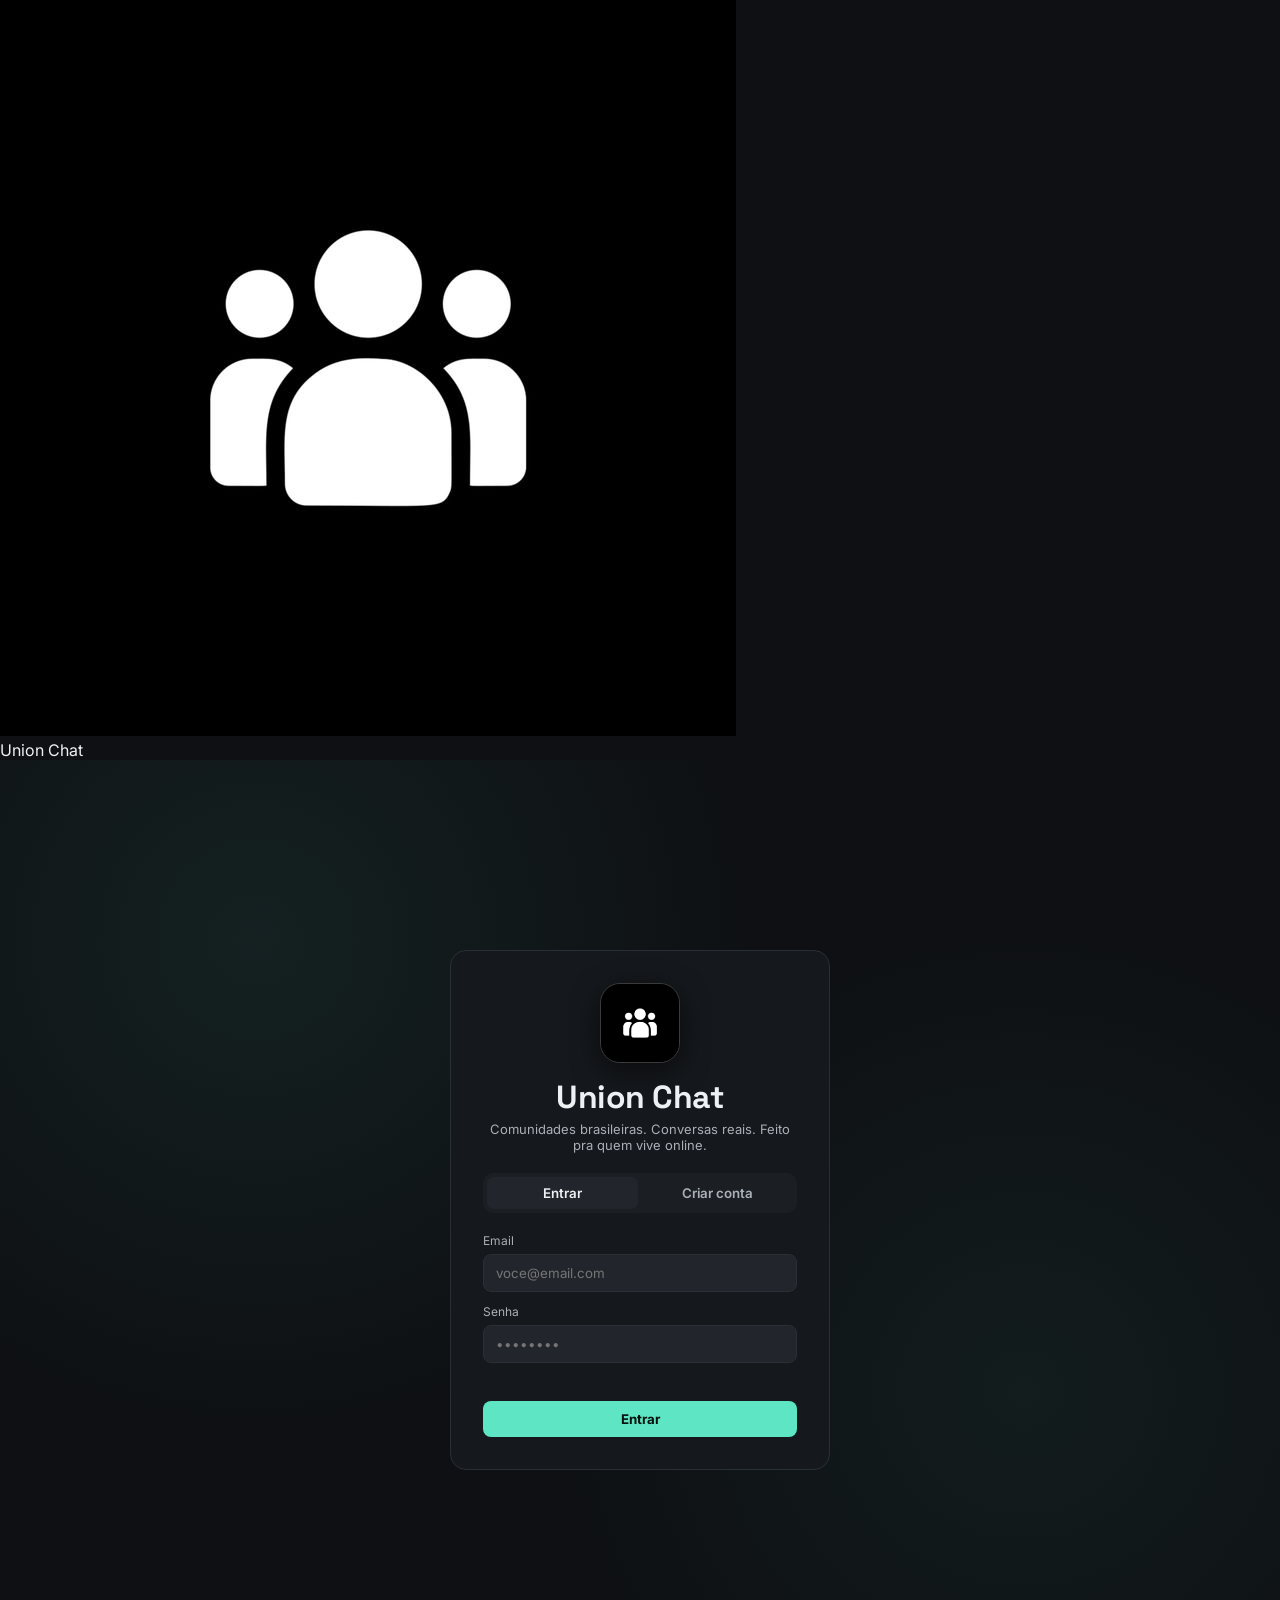
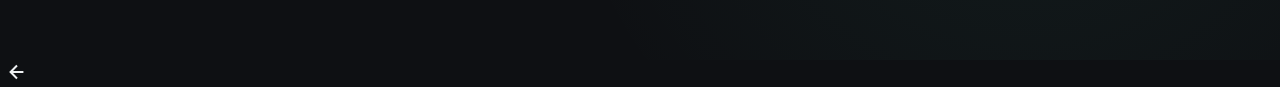
==== commit 2f3ac4e8: "Add files via upload" ====
--- a/index.html
+++ b/index.html
@@ -3,13 +3,19 @@
 <head>
     <meta charset="UTF-8">
     <meta name="viewport" content="width=device-width, initial-scale=1.0">
-    <meta name="theme-color" content="#0e1013">
+    <meta name="theme-color" content="#009c3b">
     <title>Union Chat</title>
     <link rel="preconnect" href="https://fonts.googleapis.com">
     <link href="https://fonts.googleapis.com/css2?family=Space+Grotesk:wght@500;600;700&family=Inter:wght@400;500;600;700&family=JetBrains+Mono:wght@400;500&family=Poppins:wght@500;600;700&family=Roboto:wght@400;500;700&family=Montserrat:wght@500;600;700&family=Oswald:wght@500;600;700&family=Playfair+Display:wght@500;600;700&family=Merriweather:wght@400;700&family=Nunito:wght@500;600;700&family=Raleway:wght@500;600;700&family=Ubuntu:wght@400;500;700&family=Comfortaa:wght@500;600;700&family=Pacifico&family=Lobster&family=Press+Start+2P&family=Bangers&family=Orbitron:wght@500;700&family=Audiowide&family=VT323&family=Indie+Flower&family=Caveat:wght@500;600;700&family=Dancing+Script:wght@500;600;700&family=Bebas+Neue&family=Anton&family=Quicksand:wght@500;600;700&family=Rubik:wght@500;600;700&family=Source+Code+Pro:wght@500;600&family=Fira+Code:wght@500;600&family=Comic+Neue:wght@400;700&family=Shadows+Into+Light&family=Permanent+Marker&family=Creepster&family=Fredoka:wght@500;600;700&family=Exo+2:wght@500;600;700&display=swap" rel="stylesheet">
     <link rel="stylesheet" href="style.css">
 </head>
 <body data-theme="dark">
+    <!-- SPLASH -->
+    <div id="splash-screen">
+        <img src="logo.png" alt="Union" class="splash-logo">
+        <div class="splash-text">Union Chat</div>
+    </div>
+
     <!-- AUTH -->
     <div id="auth-screen" class="auth-screen">
         <div class="auth-card">
@@ -18,7 +24,7 @@
                     <img src="logo.png" alt="Union Chat" class="auth-logo-img">
                 </div>
                 <h1>Union Chat</h1>
-                <p>Seu espaço para conversar, criar comunidades e ficar conectado.</p>
+                <p>Comunidades brasileiras. Conversas reais. Feito pra quem vive online.</p>
             </div>
             <div class="auth-tabs">
                 <button type="button" class="auth-tab active" data-tab="login">Entrar</button>
@@ -118,6 +124,10 @@
 
             <!-- CHAT -->
             <section id="view-text" class="view">
+                <div id="pinned-bar" class="pinned-bar hidden">
+                    <svg viewBox="0 0 24 24" width="14" height="14" fill="none" stroke="currentColor" stroke-width="2"><path d="M12 17v5"/><path d="M9 10.76a2 2 0 0 1-1.11 1.79l-1.78.9A2 2 0 0 0 5 15.24V16a1 1 0 0 0 1 1h12a1 1 0 0 0 1-1v-.76a2 2 0 0 0-1.11-1.79l-1.78-.9A2 2 0 0 1 15 10.76V7a1 1 0 0 1 1-1 2 2 0 0 0 0-4H8a2 2 0 0 0 0 4 1 1 0 0 1 1 1v3.76z"/></svg>
+                    <span id="pinned-bar-text">Mensagem fixada</span>
+                </div>
                 <div class="messages" id="messages"></div>
                 <div id="reply-bar" class="reply-bar hidden">
                     <span id="reply-bar-text">Respondendo...</span>
@@ -289,6 +299,7 @@
                     <div class="server-settings-tabs">
                         <button type="button" class="settings-tab active" data-stab="overview">Visão geral</button>
                         <button type="button" class="settings-tab" data-stab="roles">Cargos</button>
+                        <button type="button" class="settings-tab" data-stab="webhooks">Webhooks</button>
                         <button type="button" class="settings-tab" data-stab="emojis">Emojis</button>
                         <button type="button" class="settings-tab" data-stab="servertags">Tags</button>
                         <button type="button" class="settings-tab" data-stab="members">Membros</button>
@@ -309,16 +320,12 @@
                             <span class="upload-btn">Trocar ícone (arquivo)</span>
                             <input type="file" id="server-icon-edit" accept="image/*" class="hidden">
                         </label>
-                        <label>URL do ícone (GIF/PNG/JPG)
-                            <input type="url" id="server-icon-url" placeholder="https://...">
-                        </label>
+                        
                         <label class="upload-label">
                             <span class="upload-btn">Trocar banner (arquivo)</span>
                             <input type="file" id="server-banner-edit" accept="image/*" class="hidden">
                         </label>
-                        <label>URL do banner (GIF/PNG/JPG)
-                            <input type="url" id="server-banner-url" placeholder="https://...">
-                        </label>
+                        
                         <label>Tags do servidor (separadas por vírgula)
                             <input type="text" id="server-tags-edit" placeholder="gaming, brasil, anime, dev">
                         </label>
@@ -339,7 +346,19 @@
                         </label>
                         <label class="perm-check"><input type="checkbox" id="server-nsfw-edit"> Servidor NSFW / 18+</label>
                         <button type="button" class="btn-primary" id="save-server-overview">Salvar</button>
-                        <button type="button" class="btn-secondary" id="leave-server-btn">Sair do servidor</button>
+                        <div id="panel-webhooks" class="settings-panel hidden">
+                        <h3>Webhooks do servidor</h3>
+                        <p class="empty-hint">Crie um webhook para postar mensagens automáticas em um canal (tipo bots e integrações).</p>
+                        <label>Nome
+                            <input type="text" id="webhook-name" maxlength="32" placeholder="Bot de avisos">
+                        </label>
+                        <label>Canal de destino
+                            <select id="webhook-channel"></select>
+                        </label>
+                        <button type="button" class="btn-primary" id="create-webhook-btn">Criar webhook</button>
+                        <div id="webhooks-list" style="margin-top:14px"></div>
+                    </div>
+                    <button type="button" class="btn-secondary" id="leave-server-btn">Sair do servidor</button>
                         <button type="button" class="btn-secondary danger-btn hidden" id="delete-server-btn">Excluir servidor (somente dono)</button>
                         <p id="server-settings-hint" class="empty-hint" style="margin-top:8px"></p>
                     </div>
@@ -378,7 +397,7 @@
                             <button type="button" class="btn-secondary danger-btn" id="delete-server-tag-btn">Apagar tag</button>
                         </div>
                         <div id="server-tag-preview" class="clan-tag-preview" style="margin-top:12px"></div>
-                        <p class="empty-hint">Só existe 1 tag por servidor. Membros escolhem ela no perfil.</p>
+                        <p class="empty-hint">Upload de imagem apenas (sem URL). Só 1 tag por servidor. Membros escolhem ela no perfil.</p>
                     </div>
                     <div id="stab-members" class="settings-panel hidden">
                         <div id="members-list"></div>
@@ -439,16 +458,12 @@
                 <span class="upload-btn">Trocar foto</span>
                 <input type="file" id="profile-avatar-input" accept="image/*" class="hidden">
             </label>
-            <label>URL da foto
-                <input type="url" id="profile-avatar-url-input" placeholder="https://...">
-            </label>
+            
             <label class="upload-label">
                 <span class="upload-btn">Trocar banner</span>
                 <input type="file" id="profile-banner-input" accept="image/*" class="hidden">
             </label>
-            <label>URL do banner
-                <input type="url" id="profile-banner-url-input" placeholder="https://...">
-            </label>
+            
             <label>Nome de usuário (fixo, troca a cada 14 dias)
                 <input type="text" id="profile-username-input" maxlength="32" placeholder="seu_user" pattern="[a-zA-Z0-9_]{3,32}">
             </label>
@@ -752,14 +767,22 @@
     </div>
     <div id="msg-action-sheet" class="msg-sheet hidden">
         <div class="msg-sheet-panel">
+            <button type="button" id="sheet-reply" class="msg-sheet-btn">
+                <svg viewBox="0 0 24 24" width="20" height="20" fill="none" stroke="currentColor" stroke-width="2"><polyline points="9 17 4 12 9 7"/><path d="M20 18v-2a4 4 0 0 0-4-4H4"/></svg>
+                Responder
+            </button>
+            <button type="button" id="sheet-edit" class="msg-sheet-btn">
+                <svg viewBox="0 0 24 24" width="20" height="20" fill="none" stroke="currentColor" stroke-width="2"><path d="M12 20h9"/><path d="M16.5 3.5a2.12 2.12 0 0 1 3 3L7 19l-4 1 1-4L16.5 3.5z"/></svg>
+                Editar
+            </button>
+            <button type="button" id="sheet-pin" class="msg-sheet-btn">
+                <svg viewBox="0 0 24 24" width="20" height="20" fill="none" stroke="currentColor" stroke-width="2"><path d="M12 17v5"/><path d="M9 10.76a2 2 0 0 1-1.11 1.79l-1.78.9A2 2 0 0 0 5 15.24V16a1 1 0 0 0 1 1h12a1 1 0 0 0 1-1v-.76a2 2 0 0 0-1.11-1.79l-1.78-.9A2 2 0 0 1 15 10.76V7a1 1 0 0 1 1-1 2 2 0 0 0 0-4H8a2 2 0 0 0 0 4 1 1 0 0 1 1 1v3.76z"/></svg>
+                Fixar / Desafixar
+            </button>
             <button type="button" id="sheet-react" class="msg-sheet-btn">
                 <svg viewBox="0 0 24 24" width="20" height="20" fill="none" stroke="currentColor" stroke-width="2"><circle cx="12" cy="12" r="10"/><path d="M8 14s1.5 2 4 2 4-2 4-2"/><line x1="9" y1="9" x2="9.01" y2="9"/><line x1="15" y1="9" x2="15.01" y2="9"/></svg>
                 Reagir
             </button>
-            <button type="button" id="sheet-reply" class="msg-sheet-btn">
-                <svg viewBox="0 0 24 24" width="20" height="20" fill="none" stroke="currentColor" stroke-width="2"><polyline points="9 17 4 12 9 7"/><path d="M20 18v-2a4 4 0 0 0-4-4H4"/></svg>
-                Responder
-            </button>
             <button type="button" id="sheet-delete" class="msg-sheet-btn danger">
                 <svg viewBox="0 0 24 24" width="20" height="20" fill="none" stroke="currentColor" stroke-width="2"><polyline points="3 6 5 6 21 6"/><path d="M19 6l-1 14a2 2 0 0 1-2 2H8a2 2 0 0 1-2-2L5 6"/><path d="M10 11v6M14 11v6"/><path d="M9 6V4a1 1 0 0 1 1-1h4a1 1 0 0 1 1 1v2"/></svg>
                 Apagar
@@ -767,6 +790,9 @@
             <button type="button" id="sheet-cancel" class="msg-sheet-btn">Cancelar</button>
         </div>
     </div>
+    <button type="button" id="mobile-back-btn" title="Voltar" aria-label="Voltar">
+        <svg viewBox="0 0 24 24" width="22" height="22" fill="none" stroke="currentColor" stroke-width="2.2"><path d="M19 12H5M12 19l-7-7 7-7"/></svg>
+    </button>
     <div id="toast" class="toast hidden"></div>
 
     <script type="module" src="firebase-config.js"></script>
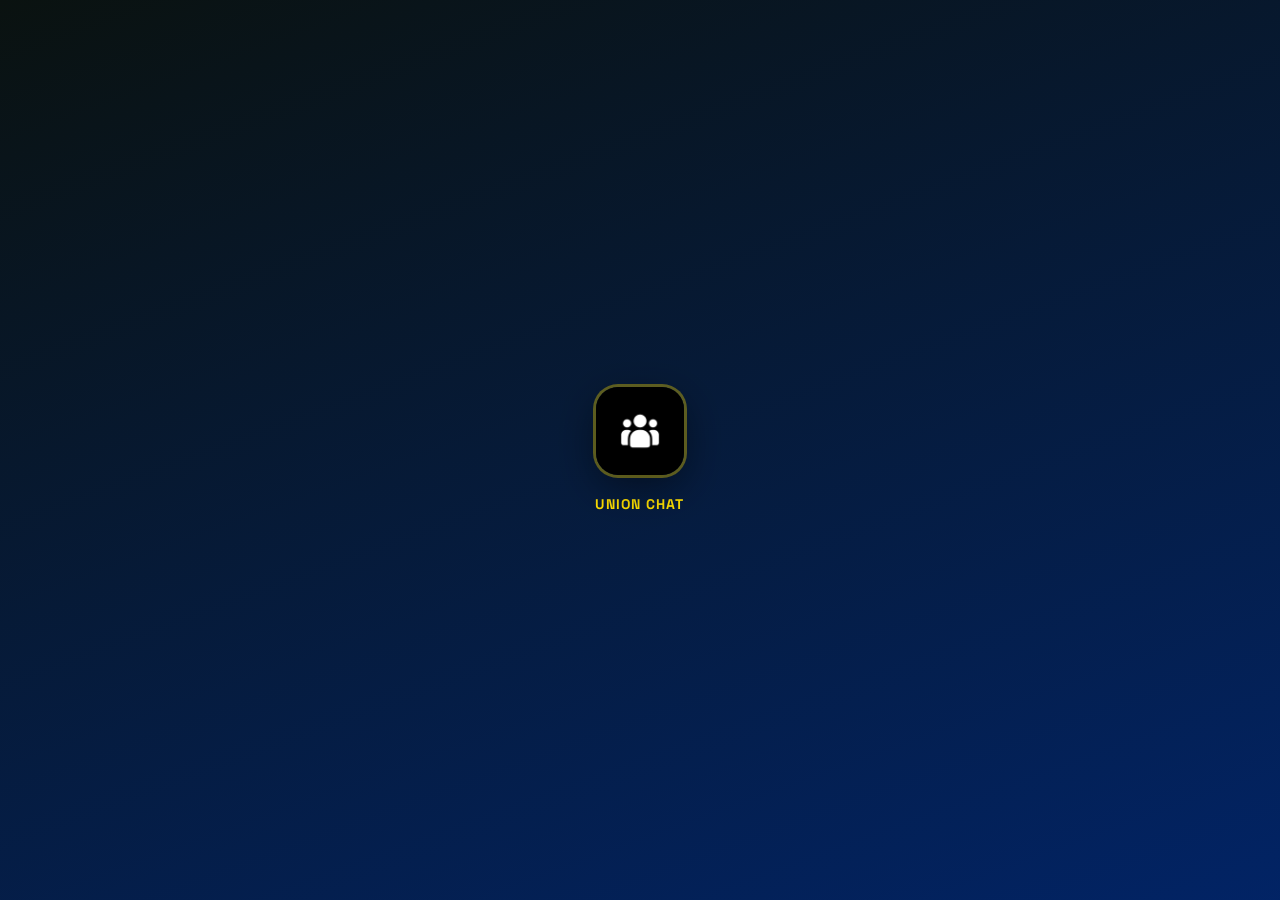
==== commit 1b9b0462: "Add files via upload" ====
--- a/index.html
+++ b/index.html
@@ -10,9 +10,8 @@
     <link rel="stylesheet" href="style.css">
 </head>
 <body data-theme="dark">
-    <!-- SPLASH -->
-    <div id="splash-screen">
-        <img src="logo.png" alt="Union" class="splash-logo">
+    <div id="splash-screen" class="splash-screen">
+        <img src="logo.png" alt="Union" class="splash-logo" onerror="this.style.display='none'">
         <div class="splash-text">Union Chat</div>
     </div>
 
@@ -24,7 +23,7 @@
                     <img src="logo.png" alt="Union Chat" class="auth-logo-img">
                 </div>
                 <h1>Union Chat</h1>
-                <p>Comunidades brasileiras. Conversas reais. Feito pra quem vive online.</p>
+                <p>Seu espaço para conversar, criar comunidades e ficar conectado.</p>
             </div>
             <div class="auth-tabs">
                 <button type="button" class="auth-tab active" data-tab="login">Entrar</button>
@@ -319,6 +318,12 @@
                         <label class="upload-label">
                             <span class="upload-btn">Trocar ícone (arquivo)</span>
                             <input type="file" id="server-icon-edit" accept="image/*" class="hidden">
+                        <label>URL do ícone (opcional)
+                            <input type="url" id="server-icon-url" placeholder="https://...">
+                        </label>
+                        <label>URL do banner (opcional)
+                            <input type="url" id="server-banner-url" placeholder="https://...">
+                        </label>
                         </label>
                         
                         <label class="upload-label">
@@ -457,6 +462,12 @@
             <label class="upload-label">
                 <span class="upload-btn">Trocar foto</span>
                 <input type="file" id="profile-avatar-input" accept="image/*" class="hidden">
+                <label>URL da foto (opcional)
+                    <input type="url" id="profile-avatar-url-input" placeholder="https://...">
+                </label>
+                <label>URL do banner (opcional)
+                    <input type="url" id="profile-banner-url-input" placeholder="https://...">
+                </label>
             </label>
             
             <label class="upload-label">
--- a/style.css
+++ b/style.css
@@ -7,8 +7,10 @@
   --text-0: #eef1f3;
   --text-1: #a9b0b8;
   --text-2: #6b7280;
-  --accent: #5ee6c4;
-  --accent-dim: #2f8f79;
+  --accent: #3dd68c;
+  --accent-2: #ffdf00;
+  --accent-3: #4c8bf5;
+  --accent-dim: #2a9d66;
   --danger: #e6635e;
   --online: #3ba55d;
   --idle: #faa81a;
@@ -29,8 +31,10 @@
   --text-0: #060607;
   --text-1: #4e5058;
   --text-2: #747f8d;
-  --accent: #1a9b7a;
-  --accent-dim: #0d6b54;
+  --accent: #009c3b;
+  --accent-dim: #007a2e;
+  --accent-2: #c9b000;
+  --accent-3: #002776;
 }
 [data-theme="oled"] {
   --bg-0: #000000;
@@ -41,8 +45,10 @@
   --text-0: #f0f0f0;
   --text-1: #a0a0a0;
   --text-2: #666666;
-  --accent: #5ee6c4;
-  --accent-dim: #2f8f79;
+  --accent: #009c3b;
+  --accent-dim: #007a2e;
+  --accent-2: #ffdf00;
+  --accent-3: #002776;
 }
 * { box-sizing: border-box; }
 html, body { height: 100%; margin: 0; }
@@ -1457,3 +1463,172 @@
 }
 /* hide old inline actions */
 .msg-actions { display: none !important; }
+
+
+/* redesign soft */
+body { background: var(--bg-0); }
+
+/* Splash */
+#splash-screen {
+  position: fixed;
+  inset: 0;
+  z-index: 9999;
+  display: flex;
+  flex-direction: column;
+  align-items: center;
+  justify-content: center;
+  gap: 20px;
+  background: linear-gradient(160deg, #0a1210 0%, #002776 120%);
+}
+#splash-screen.hidden, .splash-screen.hidden {
+  display: none !important;
+  pointer-events: none !important;
+  opacity: 0 !important;
+}
+.splash-logo {
+  width: 88px;
+  height: 88px;
+  border-radius: 22px;
+  object-fit: cover;
+  animation: splash-spin 1.1s linear infinite;
+  box-shadow: 0 0 0 3px rgba(255,223,0,.35), 0 12px 40px rgba(0,0,0,.45);
+  filter: grayscale(0);
+}
+@keyframes splash-spin {
+  to { transform: rotate(360deg); }
+}
+.splash-text {
+  color: #ffdf00;
+  font-family: var(--font-display);
+  font-weight: 700;
+  letter-spacing: .08em;
+  font-size: 14px;
+  text-transform: uppercase;
+}
+
+/* Auth card BR */
+.auth-card {
+  border: 1px solid rgba(0,156,59,.35);
+  box-shadow: 0 20px 60px rgba(0,0,0,.45), 0 0 0 1px rgba(255,223,0,.08);
+  background: linear-gradient(180deg, #12201b 0%, #0f1a16 100%);
+}
+.auth-logo {
+  background: linear-gradient(145deg, #002776, #0a1210) !important;
+  border-color: rgba(255,223,0,.4) !important;
+}
+.btn-primary { font-weight: 600; }
+
+/* Icons white */
+.icon-btn, .server-pill svg, .main-header-actions svg, .user-card svg {
+  color: #fff;
+  stroke: #fff;
+}
+.icon-btn:hover {
+  background: rgba(0,156,59,.2);
+  color: var(--accent-2);
+}
+
+/* Message form */
+.message-form {
+  background: var(--bg-1);
+  border-top: 1px solid var(--line);
+  gap: 6px;
+}
+.btn-send {
+  min-width: 72px;
+}
+
+/* Pinned bar */
+.pinned-bar {
+  display: flex;
+  align-items: center;
+  gap: 8px;
+  padding: 8px 14px;
+  background: rgba(0,39,118,.35);
+  border-bottom: 1px solid rgba(255,223,0,.2);
+  font-size: 13px;
+  color: var(--text-0);
+}
+.pinned-bar.hidden { display: none; }
+.pinned-bar strong { color: var(--accent-2); }
+
+/* Webhook list */
+.webhook-item {
+  display: flex;
+  flex-direction: column;
+  gap: 6px;
+  padding: 12px;
+  background: var(--bg-2);
+  border: 1px solid var(--line);
+  border-radius: 12px;
+  margin-bottom: 8px;
+}
+.webhook-item code {
+  font-size: 11px;
+  word-break: break-all;
+  color: var(--accent-2);
+}
+
+/* Sheet extra buttons */
+.msg-sheet-btn svg { stroke: #fff; }
+.msg-sheet-panel {
+  background: linear-gradient(180deg, #152420, #0f1a16);
+  border-color: rgba(0,156,59,.4);
+}
+
+/* Mobile back floating */
+#mobile-back-btn {
+  display: none;
+  position: fixed;
+  left: 10px;
+  bottom: 88px;
+  z-index: 55;
+  width: 44px;
+  height: 44px;
+  border-radius: 50%;
+  background: rgba(0,39,118,.92);
+  border: 1px solid rgba(255,223,0,.45);
+  color: #fff;
+  align-items: center;
+  justify-content: center;
+  box-shadow: 0 6px 20px rgba(0,0,0,.4);
+}
+@media (max-width: 768px) {
+  #mobile-back-btn.show { display: inline-flex; }
+}
+
+/* Channel sidebar polish */
+.channel-sidebar {
+  background: linear-gradient(180deg, #0f1a16, #0a1210);
+  border-right: 1px solid var(--line);
+}
+.server-header {
+  border-bottom: 1px solid rgba(0,156,59,.25);
+}
+.user-card {
+  border-top: 1px solid rgba(255,223,0,.15);
+  background: rgba(0,39,118,.15);
+}
+
+/* Messages */
+.message {
+  border-radius: 10px;
+  padding: 6px 10px;
+}
+.message:hover {
+  background: rgba(0,156,59,.06);
+}
+.msg-pinned-badge {
+  font-size: 11px;
+  color: var(--accent-2);
+  font-weight: 600;
+}
+
+/* Original layout touches */
+.app-shell {
+  gap: 0;
+}
+.main-header {
+  background: linear-gradient(90deg, rgba(0,156,59,.12), rgba(0,39,118,.2));
+  border-bottom: 1px solid var(--line);
+}
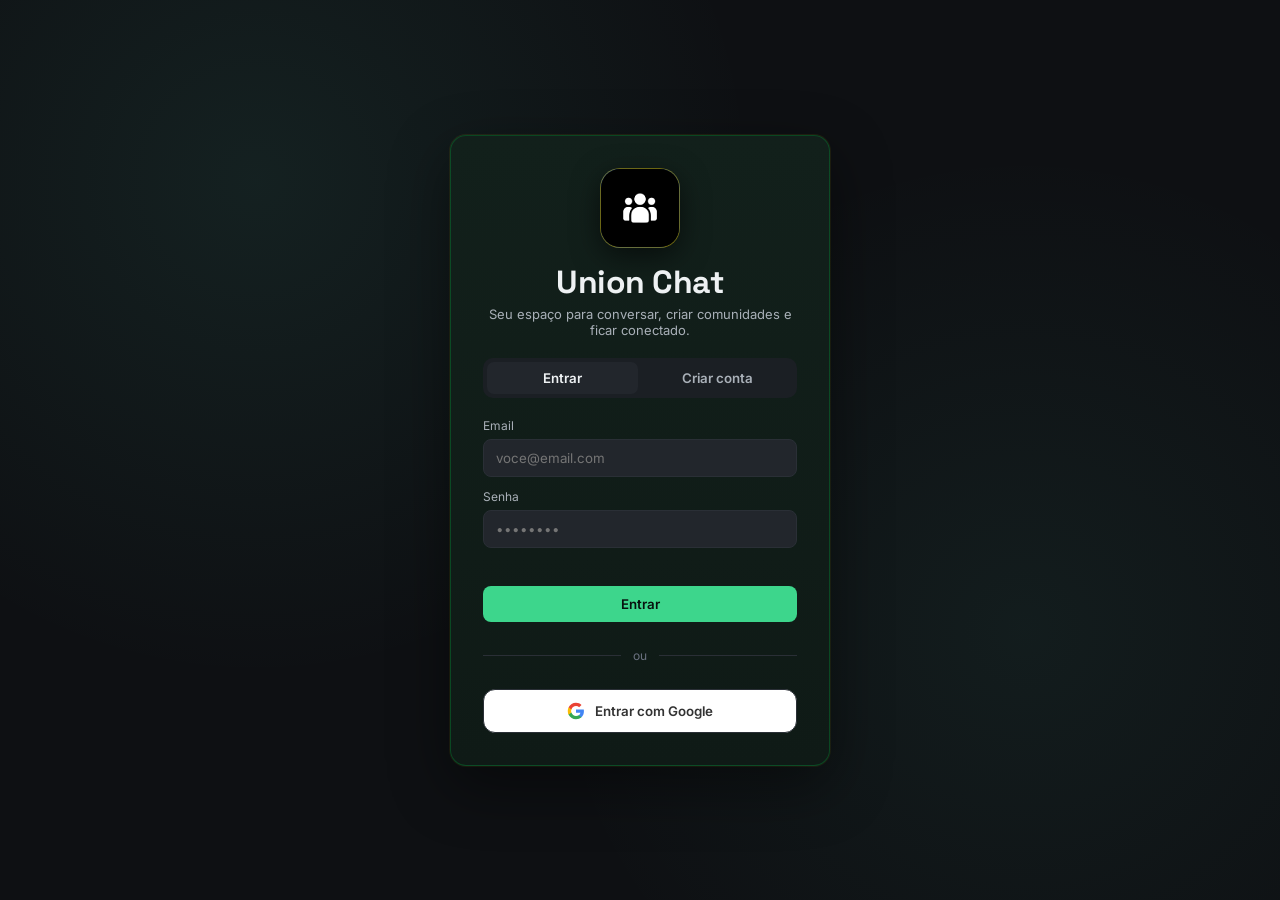
==== commit 0f155d57: "Add files via upload" ====
--- a/index.html
+++ b/index.html
@@ -10,10 +10,27 @@
     <link rel="stylesheet" href="style.css">
 </head>
 <body data-theme="dark">
+    <div id="bg-fx" class="bg-fx" aria-hidden="true"></div>
+
     <div id="splash-screen" class="splash-screen">
         <img src="logo.png" alt="Union" class="splash-logo" onerror="this.style.display='none'">
         <div class="splash-text">Union Chat</div>
     </div>
+    <script>
+      (function(){
+        function kill(){
+          var s=document.getElementById('splash-screen');
+          if(!s)return;
+          s.className+=' hidden';
+          s.style.display='none';
+          s.style.pointerEvents='none';
+        }
+        setTimeout(kill,700);
+        setTimeout(kill,2000);
+        setTimeout(kill,4000);
+        document.addEventListener('DOMContentLoaded',function(){ setTimeout(kill,300); });
+      })();
+    </script>
 
     <!-- AUTH -->
     <div id="auth-screen" class="auth-screen">
@@ -38,6 +55,11 @@
                 </label>
                 <p class="auth-error" id="login-error"></p>
                 <button type="submit" class="btn-primary">Entrar</button>
+                <div class="auth-divider"><span>ou</span></div>
+                <button type="button" class="btn-google" id="google-login-btn">
+                    <svg viewBox="0 0 24 24" width="18" height="18"><path fill="#4285F4" d="M22.56 12.25c0-.78-.07-1.53-.2-2.25H12v4.26h5.92c-.26 1.37-1.04 2.53-2.21 3.31v2.77h3.57c2.08-1.92 3.28-4.74 3.28-8.09z"/><path fill="#34A853" d="M12 23c2.97 0 5.46-.98 7.28-2.66l-3.57-2.77c-.98.66-2.23 1.06-3.71 1.06-2.86 0-5.29-1.93-6.16-4.53H2.18v2.84C3.99 20.53 7.7 23 12 23z"/><path fill="#FBBC05" d="M5.84 14.09c-.22-.66-.35-1.36-.35-2.09s.13-1.43.35-2.09V7.07H2.18C1.43 8.55 1 10.22 1 12s.43 3.45 1.18 4.93l2.85-2.22.81-.62z"/><path fill="#EA4335" d="M12 5.38c1.62 0 3.06.56 4.21 1.64l3.15-3.15C17.45 2.09 14.97 1 12 1 7.7 1 3.99 3.47 2.18 7.07l3.66 2.84c.87-2.6 3.3-4.53 6.16-4.53z"/></svg>
+                    Entrar com Google
+                </button>
             </form>
             <form id="register-form" class="auth-form hidden">
                 <label>Nome de exibição
@@ -96,6 +118,9 @@
                     <span id="user-card-name" data-user-id="">—</span>
                     <span id="user-card-status" class="user-card-status">Online</span>
                 </div>
+                <button type="button" id="open-app-settings-btn" class="icon-btn" title="Configurações do app">
+                    <svg viewBox="0 0 24 24" width="18" height="18" fill="none" stroke="currentColor" stroke-width="2"><circle cx="12" cy="12" r="3"/><path d="M19.4 15a1.65 1.65 0 0 0 .33 1.82l.06.06a2 2 0 0 1-2.83 2.83l-.06-.06a1.65 1.65 0 0 0-1.82-.33 1.65 1.65 0 0 0-1 1.51V21a2 2 0 0 1-4 0v-.09A1.65 1.65 0 0 0 9 19.4a1.65 1.65 0 0 0-1.82.33l-.06.06a2 2 0 0 1-2.83-2.83l.06-.06A1.65 1.65 0 0 0 4.68 15a1.65 1.65 0 0 0-1.51-1H3a2 2 0 0 1 0-4h.09A1.65 1.65 0 0 0 4.6 9a1.65 1.65 0 0 0-.33-1.82l-.06-.06a2 2 0 0 1 2.83-2.83l.06.06A1.65 1.65 0 0 0 9 4.68a1.65 1.65 0 0 0 1-1.51V3a2 2 0 0 1 4 0v.09a1.65 1.65 0 0 0 1 1.51 1.65 1.65 0 0 0 1.82-.33l.06-.06a2 2 0 0 1 2.83 2.83l-.06.06A1.65 1.65 0 0 0 19.4 9a1.65 1.65 0 0 0 1.51 1H21a2 2 0 0 1 0 4h-.09a1.65 1.65 0 0 0-1.51 1z"/></svg>
+                </button>
                 <button type="button" id="open-profile-btn" class="icon-btn" title="Editar perfil">
                     <svg viewBox="0 0 24 24" width="16" height="16" fill="none" stroke="currentColor" stroke-width="2"><path d="M12 20h9"/><path d="M16.5 3.5a2.12 2.12 0 0 1 3 3L7 19l-4 1 1-4Z"/></svg>
                 </button>
@@ -132,6 +157,8 @@
                     <span id="reply-bar-text">Respondendo...</span>
                     <button type="button" id="reply-bar-cancel" class="icon-btn" title="Cancelar">×</button>
                 </div>
+                <div id="mention-popup" class="mention-popup hidden"></div>
+                <div id="md-preview" class="md-preview hidden"></div>
                 <div id="attach-preview" class="attach-preview hidden"></div>
                 <form id="message-form" class="message-form">
                     <button type="button" id="attach-btn" class="icon-btn" title="Anexar imagem">
@@ -319,10 +346,10 @@
                             <span class="upload-btn">Trocar ícone (arquivo)</span>
                             <input type="file" id="server-icon-edit" accept="image/*" class="hidden">
                         <label>URL do ícone (opcional)
-                            <input type="url" id="server-icon-url" placeholder="https://...">
+                            <input type="url" id="server-icon-url" class="url-input" placeholder="Cole o link da imagem (https://...)">
                         </label>
                         <label>URL do banner (opcional)
-                            <input type="url" id="server-banner-url" placeholder="https://...">
+                            <input type="url" id="server-banner-url" class="url-input" placeholder="Cole o link do banner (https://...)">
                         </label>
                         </label>
                         
@@ -353,7 +380,7 @@
                         <button type="button" class="btn-primary" id="save-server-overview">Salvar</button>
                         <div id="panel-webhooks" class="settings-panel hidden">
                         <h3>Webhooks do servidor</h3>
-                        <p class="empty-hint">Crie um webhook para postar mensagens automáticas em um canal (tipo bots e integrações).</p>
+                        <p class="empty-hint">Webhook de verdade: gera URL do Firebase REST. Bots fazem POST com {"content":"mensagem","username":"Bot"} e a mensagem cai no canal.</p>
                         <label>Nome
                             <input type="text" id="webhook-name" maxlength="32" placeholder="Bot de avisos">
                         </label>
@@ -362,6 +389,11 @@
                         </label>
                         <button type="button" class="btn-primary" id="create-webhook-btn">Criar webhook</button>
                         <div id="webhooks-list" style="margin-top:14px"></div>
+                    </div>
+                    <div class="id-box" style="margin:12px 0">
+                        <span class="empty-hint">ID do servidor</span>
+                        <code id="server-id-display">—</code>
+                        <button type="button" class="btn-secondary btn-sm" id="copy-server-id">Copiar</button>
                     </div>
                     <button type="button" class="btn-secondary" id="leave-server-btn">Sair do servidor</button>
                         <button type="button" class="btn-secondary danger-btn hidden" id="delete-server-btn">Excluir servidor (somente dono)</button>
@@ -463,10 +495,16 @@
                 <span class="upload-btn">Trocar foto</span>
                 <input type="file" id="profile-avatar-input" accept="image/*" class="hidden">
                 <label>URL da foto (opcional)
-                    <input type="url" id="profile-avatar-url-input" placeholder="https://...">
-                </label>
+                    <input type="url" id="profile-avatar-url-input" class="url-input" placeholder="Cole o link da foto (https://...)">
+                </label>
+                <label>Decoração ao redor do avatar (URL ou upload)
+                    <input type="url" id="profile-deco-url" class="url-input" placeholder="Link da moldura / decoração">
+                    <input type="file" id="profile-deco-file" accept="image/*" class="hidden">
+                    <button type="button" class="btn-secondary btn-sm" id="profile-deco-upload-btn">Upload decoração</button>
+                </label>
+                <p class="empty-hint">Seu ID de usuário aparece nas Configurações do app.</p>
                 <label>URL do banner (opcional)
-                    <input type="url" id="profile-banner-url-input" placeholder="https://...">
+                    <input type="url" id="profile-banner-url-input" class="url-input" placeholder="Cole o link do banner (https://...)">
                 </label>
             </label>
             
@@ -611,6 +649,7 @@
             <img id="public-profile-avatar" class="avatar avatar-lg" src="" alt="">
             <h2 id="public-profile-name">—</h2>
             <p id="public-profile-username" class="public-username">@user</p>
+            <p id="public-profile-id" class="public-username" style="opacity:.7;font-size:11px"></p>
             <p id="public-profile-status" class="public-status">Online</p>
             <p id="public-profile-bio" class="public-bio">Sem biografia.</p>
             <div id="public-profile-socials" class="public-socials"></div>
@@ -804,6 +843,90 @@
     <button type="button" id="mobile-back-btn" title="Voltar" aria-label="Voltar">
         <svg viewBox="0 0 24 24" width="22" height="22" fill="none" stroke="currentColor" stroke-width="2.2"><path d="M19 12H5M12 19l-7-7 7-7"/></svg>
     </button>
+    
+    <div class="modal hidden" id="modal-app-settings">
+        <div class="modal-header">
+            <h2>Configurações do app</h2>
+            <button type="button" class="icon-btn modal-cancel" title="Fechar">
+                <svg viewBox="0 0 24 24" width="18" height="18" fill="none" stroke="currentColor" stroke-width="2"><path d="M18 6L6 18M6 6l12 12"/></svg>
+            </button>
+        </div>
+        <div class="app-settings-tabs">
+            <button type="button" class="settings-tab active" data-apptab="visual">Visual</button>
+            <button type="button" class="settings-tab" data-apptab="privacy">Privacidade</button>
+            <button type="button" class="settings-tab" data-apptab="account">Conta</button>
+            <button type="button" class="settings-tab" data-apptab="security">Segurança</button>
+        </div>
+        <div id="apptab-visual" class="app-settings-panel">
+            <label>Estilo dos ícones
+                <select id="app-icon-style">
+                    <option value="white">Branco (fundo escuro)</option>
+                    <option value="yellow">Preto e amarelo</option>
+                    <option value="outline">Vazado / contorno</option>
+                </select>
+            </label>
+            <label>Tema de cores Union
+                <select id="app-color-theme">
+                    <option value="br">Brasil (verde / amarelo / azul)</option>
+                    <option value="dark">Escuro clássico</option>
+                    <option value="oled">OLED</option>
+                </select>
+            </label>
+            <label class="perm-check"><input type="checkbox" id="app-mini-anim" checked> Mini animações da interface</label>
+            <label class="perm-check"><input type="checkbox" id="app-reduce-motion"> Reduzir movimento</label>
+            <label>Fundo animado
+                <select id="app-bg-fx">
+                    <option value="none">Nenhum</option>
+                    <option value="lines">Linhas passando</option>
+                    <option value="hacker">Modo hacker</option>
+                    <option value="dots">Bolinhas flutuantes</option>
+                    <option value="lights">Luzes piscando</option>
+                </select>
+            </label>
+        </div>
+        <div id="apptab-privacy" class="app-settings-panel hidden">
+            <label>Quem pode me adicionar
+                <select id="app-privacy-friends">
+                    <option value="everyone">Todos</option>
+                    <option value="friends">Só amigos de amigos</option>
+                    <option value="nobody">Ninguém</option>
+                </select>
+            </label>
+            <label class="perm-check"><input type="checkbox" id="app-privacy-dms" checked> Permitir DMs</label>
+            <label class="perm-check"><input type="checkbox" id="app-privacy-online" checked> Mostrar online</label>
+        </div>
+        <div id="apptab-account" class="app-settings-panel hidden">
+            <p class="empty-hint">Seu ID de usuário (copie para suporte / banimentos)</p>
+            <div class="id-box">
+                <code id="app-user-id">—</code>
+                <button type="button" class="btn-secondary btn-sm" id="copy-user-id">Copiar ID</button>
+            </div>
+            <p class="empty-hint" style="margin-top:12px">Email da conta</p>
+            <div class="id-box"><code id="app-user-email">—</code></div>
+        </div>
+        <div id="apptab-security" class="app-settings-panel hidden">
+            <h3>Proteção da conta (NFA)</h3>
+            <p class="empty-hint">Notificação de login + código de recuperação local. Não substitui 2FA de provedor, mas ajuda a travar a sessão.</p>
+            <label class="perm-check"><input type="checkbox" id="app-nfa-enabled"> Ativar alerta de novo dispositivo / sessão</label>
+            <label>Código de recuperação (guarde offline)
+                <input type="text" id="app-nfa-code" readonly placeholder="Gere um código">
+            </label>
+            <button type="button" class="btn-secondary" id="app-nfa-generate">Gerar código NFA</button>
+            <hr style="border-color:var(--line);margin:16px 0">
+            <h3>2FA / Recuperação</h3>
+            <p class="empty-hint">Gera 10 códigos de uso único. Baixe o .txt e guarde offline.</p>
+            <label>Telefone (opcional, para recuperação)
+                <input type="tel" id="app-phone" placeholder="+55 11 99999-0000">
+            </label>
+            <button type="button" class="btn-primary" id="app-2fa-generate">Gerar 10 códigos 2FA</button>
+            <button type="button" class="btn-secondary" id="app-2fa-download">Baixar códigos (.txt)</button>
+            <pre id="app-2fa-codes" class="id-box" style="display:none;white-space:pre-wrap;font-size:11px"></pre>
+        </div>
+        <div class="modal-actions">
+            <button type="button" class="btn-secondary modal-cancel">Fechar</button>
+            <button type="button" class="btn-primary" id="save-app-settings">Salvar</button>
+        </div>
+    </div>
     <div id="toast" class="toast hidden"></div>
 
     <script type="module" src="firebase-config.js"></script>
--- a/style.css
+++ b/style.css
@@ -1632,3 +1632,318 @@
   background: linear-gradient(90deg, rgba(0,156,59,.12), rgba(0,39,118,.2));
   border-bottom: 1px solid var(--line);
 }
+
+/* URL inputs estilizados (não default feio) */
+.url-input {
+  width: 100%;
+  padding: 12px 14px !important;
+  border-radius: 12px !important;
+  border: 1px solid var(--line) !important;
+  background: var(--bg-2) !important;
+  color: var(--text-0) !important;
+  font-size: 13px !important;
+  font-family: var(--font-body) !important;
+  transition: border-color .15s, box-shadow .15s;
+}
+.url-input:focus {
+  border-color: var(--accent) !important;
+  box-shadow: 0 0 0 3px rgba(61, 214, 140, 0.15) !important;
+  outline: none !important;
+}
+.url-input::placeholder {
+  color: var(--text-2);
+  opacity: 0.9;
+}
+
+/* Icon styles */
+body.icon-white .icon-btn svg,
+body.icon-white .server-pill svg {
+  stroke: #ffffff;
+  color: #ffffff;
+}
+body.icon-yellow .icon-btn svg,
+body.icon-yellow .server-pill svg {
+  stroke: #ffdf00;
+  color: #ffdf00;
+}
+body.icon-outline .icon-btn svg,
+body.icon-outline .server-pill svg {
+  stroke: #fff;
+  fill: none;
+  stroke-width: 2.2;
+  filter: drop-shadow(0 0 1px #000);
+}
+body.icon-yellow .icon-btn {
+  background: #111;
+  border: 1px solid #ffdf00;
+}
+
+/* BR theme boost */
+body.theme-br {
+  --accent: #009c3b;
+  --accent-2: #ffdf00;
+  --accent-3: #002776;
+  --accent-dim: #007a2e;
+  --online: #009c3b;
+}
+body.theme-br .btn-primary {
+  background: linear-gradient(135deg, #009c3b, #002776);
+  color: #fff;
+}
+body.theme-br .server-pill.active {
+  box-shadow: 0 0 0 2px #ffdf00;
+}
+
+/* Mini animations */
+body.mini-anim .server-pill,
+body.mini-anim .btn-primary,
+body.mini-anim .btn-secondary,
+body.mini-anim .message {
+  transition: transform .18s ease, background .18s ease, box-shadow .18s ease;
+}
+body.mini-anim .server-pill:active,
+body.mini-anim .btn-primary:active {
+  transform: scale(0.96);
+}
+body.mini-anim .message {
+  animation: msg-in .25s ease;
+}
+@keyframes msg-in {
+  from { opacity: 0; transform: translateY(6px); }
+  to { opacity: 1; transform: none; }
+}
+body.reduce-motion * {
+  animation: none !important;
+  transition: none !important;
+}
+
+/* ID boxes */
+.id-box {
+  display: flex;
+  flex-wrap: wrap;
+  align-items: center;
+  gap: 8px;
+  padding: 10px 12px;
+  background: var(--bg-2);
+  border: 1px solid var(--line);
+  border-radius: 12px;
+}
+.id-box code {
+  font-family: var(--font-mono);
+  font-size: 12px;
+  color: var(--accent-2);
+  word-break: break-all;
+  flex: 1;
+}
+
+/* Avatar decoration */
+.avatar-deco-wrap {
+  position: relative;
+  display: inline-block;
+  width: 48px;
+  height: 48px;
+}
+.avatar-deco-wrap .avatar {
+  width: 100%;
+  height: 100%;
+  border-radius: 50%;
+  object-fit: cover;
+}
+.avatar-deco-frame {
+  position: absolute;
+  inset: -6px;
+  pointer-events: none;
+  background-size: contain;
+  background-position: center;
+  background-repeat: no-repeat;
+  z-index: 2;
+}
+
+.app-settings-tabs {
+  display: flex;
+  flex-wrap: wrap;
+  gap: 6px;
+  margin-bottom: 12px;
+}
+.app-settings-panel label {
+  display: block;
+  margin-bottom: 12px;
+}
+
+/* ===== Union design próprio ===== */
+.auth-divider {
+  display: flex; align-items: center; gap: 12px;
+  margin: 14px 0; color: var(--text-2); font-size: 12px;
+}
+.auth-divider::before, .auth-divider::after {
+  content: ""; flex: 1; height: 1px; background: var(--line);
+}
+.btn-google {
+  width: 100%; display: flex; align-items: center; justify-content: center; gap: 10px;
+  padding: 12px; border-radius: 12px; border: 1px solid var(--line);
+  background: #fff; color: #333; font-weight: 600; cursor: pointer;
+}
+.btn-google:hover { filter: brightness(0.96); }
+
+/* Markdown live preview */
+.md-preview {
+  margin: 0 12px 6px; padding: 8px 12px;
+  background: var(--bg-2); border: 1px solid var(--line);
+  border-radius: 10px; font-size: 13px; color: var(--text-0);
+  min-height: 28px;
+}
+.md-preview.hidden { display: none; }
+
+/* Background FX */
+.bg-fx {
+  position: fixed; inset: 0; z-index: 0; pointer-events: none; overflow: hidden;
+}
+.app-shell, .auth-screen, .splash-screen { position: relative; z-index: 1; }
+
+body.fx-lines .bg-fx {
+  background: repeating-linear-gradient(
+    -12deg,
+    transparent,
+    transparent 18px,
+    rgba(0,156,59,.07) 18px,
+    rgba(0,156,59,.07) 20px
+  );
+  animation: lines-move 12s linear infinite;
+}
+@keyframes lines-move {
+  from { background-position: 0 0; }
+  to { background-position: 120px 200px; }
+}
+
+body.fx-hacker .bg-fx::before {
+  content: "01 10 11 00 01 10 UNION 11 00 10 01";
+  position: absolute; inset: 0;
+  font-family: var(--font-mono); font-size: 13px; line-height: 1.6;
+  color: rgba(0,255,100,.18); white-space: pre-wrap; word-break: break-all;
+  animation: hacker-scroll 20s linear infinite;
+  padding: 20px;
+}
+@keyframes hacker-scroll {
+  from { transform: translateY(0); }
+  to { transform: translateY(-40%); }
+}
+
+body.fx-dots .bg-fx::before,
+body.fx-dots .bg-fx::after {
+  content: ""; position: absolute; width: 10px; height: 10px;
+  border-radius: 50%; background: rgba(255,223,0,.35);
+  animation: float-dot 6s ease-in-out infinite;
+}
+body.fx-dots .bg-fx::before { left: 20%; top: 30%; }
+body.fx-dots .bg-fx::after { right: 25%; top: 60%; background: rgba(0,156,59,.4); animation-delay: -2s; }
+@keyframes float-dot {
+  0%, 100% { transform: translateY(0); }
+  50% { transform: translateY(-30px); }
+}
+
+body.fx-lights .bg-fx {
+  background:
+    radial-gradient(circle at 20% 30%, rgba(0,156,59,.25), transparent 25%),
+    radial-gradient(circle at 80% 70%, rgba(0,39,118,.3), transparent 30%),
+    radial-gradient(circle at 50% 50%, rgba(255,223,0,.12), transparent 35%);
+  animation: lights-pulse 3s ease-in-out infinite alternate;
+}
+@keyframes lights-pulse {
+  from { opacity: 0.5; filter: hue-rotate(0deg); }
+  to { opacity: 1; filter: hue-rotate(20deg); }
+}
+
+/* Voice call chat */
+.voice-chat-panel {
+  margin-top: 12px; border: 1px solid var(--line); border-radius: 12px;
+  background: var(--bg-2); overflow: hidden; display: flex; flex-direction: column;
+  max-height: 220px;
+}
+.voice-chat-header {
+  padding: 8px 12px; font-size: 12px; font-weight: 700; color: var(--accent-2);
+  border-bottom: 1px solid var(--line); background: var(--bg-3);
+}
+.voice-chat-messages {
+  flex: 1; overflow-y: auto; padding: 8px 10px; font-size: 13px;
+  min-height: 80px;
+}
+.voice-chat-msg { margin-bottom: 6px; }
+.voice-chat-msg strong { color: var(--accent); margin-right: 6px; }
+.voice-chat-form {
+  display: flex; gap: 6px; padding: 8px; border-top: 1px solid var(--line);
+}
+.voice-chat-form input { flex: 1; }
+
+/* PC-only screen share controls */
+@media (max-width: 900px) {
+  #share-screen-btn,
+  #screen-quality,
+  #call-share-btn,
+  #call-screen-quality {
+    display: none !important;
+  }
+}
+
+/* Micro interactions */
+body.mini-anim .channel-item:hover {
+  transform: translateX(4px);
+  background: rgba(61,214,140,.08);
+}
+body.mini-anim .server-pill:hover {
+  transform: scale(1.06);
+}
+body.mini-anim .auth-card {
+  animation: card-in .4s ease;
+}
+@keyframes card-in {
+  from { opacity: 0; transform: translateY(12px); }
+  to { opacity: 1; transform: none; }
+}
+
+/* splash force hide */
+#splash-screen.hidden,
+.splash-screen.hidden {
+  display: none !important;
+  visibility: hidden !important;
+  opacity: 0 !important;
+  pointer-events: none !important;
+  z-index: -1 !important;
+}
+
+/* @ mention autocomplete */
+.mention-popup {
+  position: absolute;
+  left: 12px;
+  right: 12px;
+  bottom: 100%;
+  margin-bottom: 6px;
+  max-height: 220px;
+  overflow-y: auto;
+  background: var(--bg-1);
+  border: 1px solid var(--line);
+  border-radius: 12px;
+  z-index: 30;
+  box-shadow: 0 8px 28px rgba(0,0,0,.45);
+  padding: 6px;
+}
+.mention-popup.hidden { display: none !important; }
+.mention-item {
+  width: 100%;
+  display: flex;
+  align-items: center;
+  gap: 10px;
+  padding: 8px 10px;
+  border: 0;
+  border-radius: 8px;
+  background: transparent;
+  color: var(--text-0);
+  text-align: left;
+  cursor: pointer;
+  font-size: 13px;
+}
+.mention-item:hover { background: var(--bg-3); }
+.mention-av {
+  width: 28px; height: 28px; border-radius: 50%; object-fit: cover;
+}
+.mention-role { font-weight: 700; }
+.message-form { position: relative; }
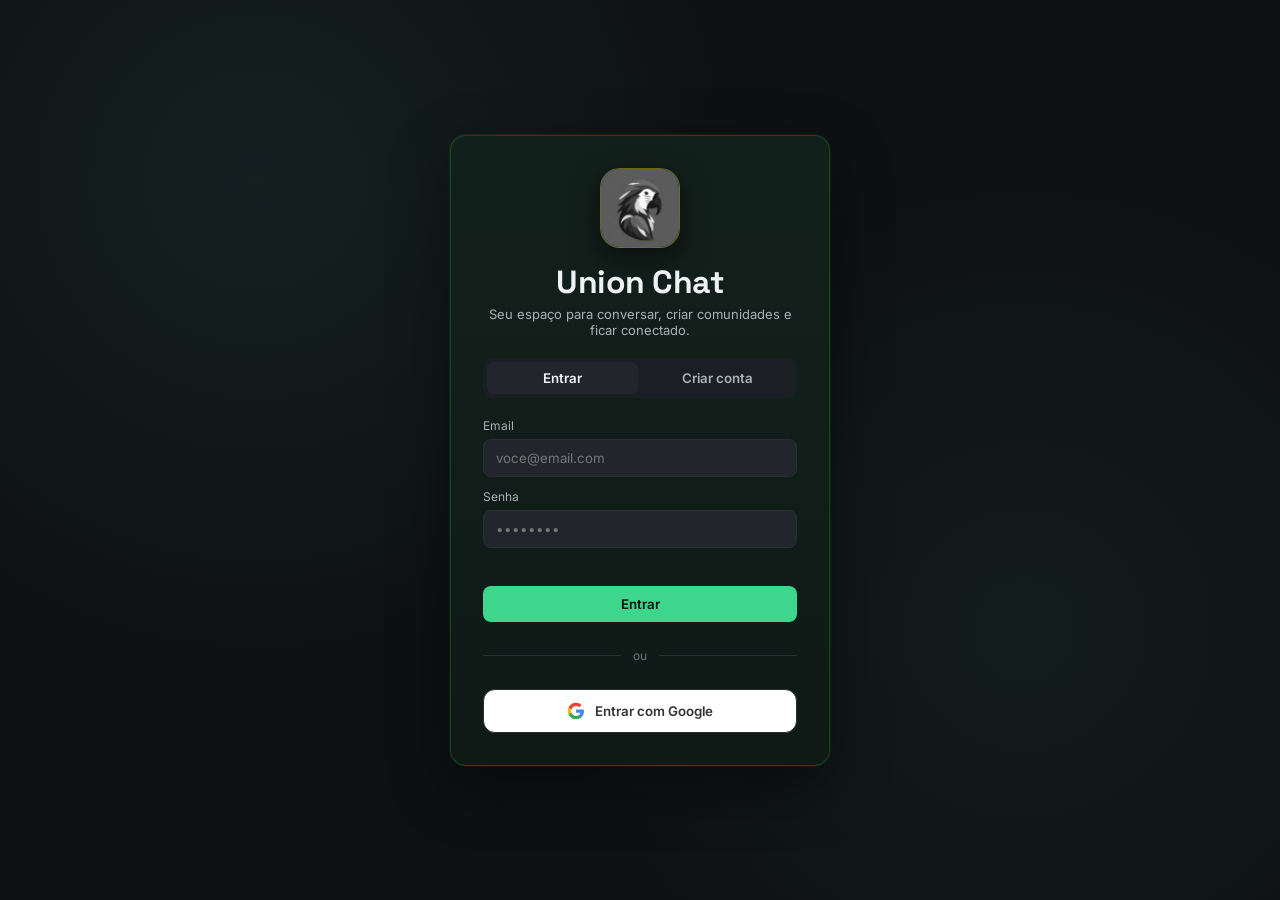
==== commit 56919392: "Add files via upload" ====
--- a/index.html
+++ b/index.html
@@ -7,37 +7,17 @@
     <title>Union Chat</title>
     <link rel="preconnect" href="https://fonts.googleapis.com">
     <link href="https://fonts.googleapis.com/css2?family=Space+Grotesk:wght@500;600;700&family=Inter:wght@400;500;600;700&family=JetBrains+Mono:wght@400;500&family=Poppins:wght@500;600;700&family=Roboto:wght@400;500;700&family=Montserrat:wght@500;600;700&family=Oswald:wght@500;600;700&family=Playfair+Display:wght@500;600;700&family=Merriweather:wght@400;700&family=Nunito:wght@500;600;700&family=Raleway:wght@500;600;700&family=Ubuntu:wght@400;500;700&family=Comfortaa:wght@500;600;700&family=Pacifico&family=Lobster&family=Press+Start+2P&family=Bangers&family=Orbitron:wght@500;700&family=Audiowide&family=VT323&family=Indie+Flower&family=Caveat:wght@500;600;700&family=Dancing+Script:wght@500;600;700&family=Bebas+Neue&family=Anton&family=Quicksand:wght@500;600;700&family=Rubik:wght@500;600;700&family=Source+Code+Pro:wght@500;600&family=Fira+Code:wght@500;600&family=Comic+Neue:wght@400;700&family=Shadows+Into+Light&family=Permanent+Marker&family=Creepster&family=Fredoka:wght@500;600;700&family=Exo+2:wght@500;600;700&display=swap" rel="stylesheet">
-    <link rel="stylesheet" href="style.css">
+    <link rel="stylesheet" href="style.css?v=20260828d">
 </head>
 <body data-theme="dark">
     <div id="bg-fx" class="bg-fx" aria-hidden="true"></div>
-
-    <div id="splash-screen" class="splash-screen">
-        <img src="logo.png" alt="Union" class="splash-logo" onerror="this.style.display='none'">
-        <div class="splash-text">Union Chat</div>
-    </div>
-    <script>
-      (function(){
-        function kill(){
-          var s=document.getElementById('splash-screen');
-          if(!s)return;
-          s.className+=' hidden';
-          s.style.display='none';
-          s.style.pointerEvents='none';
-        }
-        setTimeout(kill,700);
-        setTimeout(kill,2000);
-        setTimeout(kill,4000);
-        document.addEventListener('DOMContentLoaded',function(){ setTimeout(kill,300); });
-      })();
-    </script>
 
     <!-- AUTH -->
     <div id="auth-screen" class="auth-screen">
         <div class="auth-card">
             <div class="auth-brand">
                 <div class="auth-logo">
-                    <img src="logo.png" alt="Union Chat" class="auth-logo-img">
+                    <img src="logo.png?v=20260828c" alt="Union Chat" class="auth-logo-img">
                 </div>
                 <h1>Union Chat</h1>
                 <p>Seu espaço para conversar, criar comunidades e ficar conectado.</p>
@@ -81,7 +61,7 @@
     <div id="app" class="app hidden">
         <nav class="server-rail" id="server-rail">
             <button type="button" class="server-pill server-pill-home active" id="home-pill" title="Início">
-                <img src="logo.png" alt="UC" class="home-logo-img">
+                <img src="logo.png?v=20260828c" alt="UC" class="home-logo-img">
             </button>
             <div class="server-divider"></div>
             <div class="server-list" id="server-list"></div>
@@ -929,9 +909,8 @@
     </div>
     <div id="toast" class="toast hidden"></div>
 
-    <script type="module" src="firebase-config.js"></script>
-    <script type="module" src="auth.js"></script>
-    <script type="module" src="app.js"></script>
+    <script type="module" src="auth.js?v=20260828d"></script>
+    <script type="module" src="app.js?v=20260828d"></script>
 
     <!-- Mobile sidebar toggle -->
     <script>
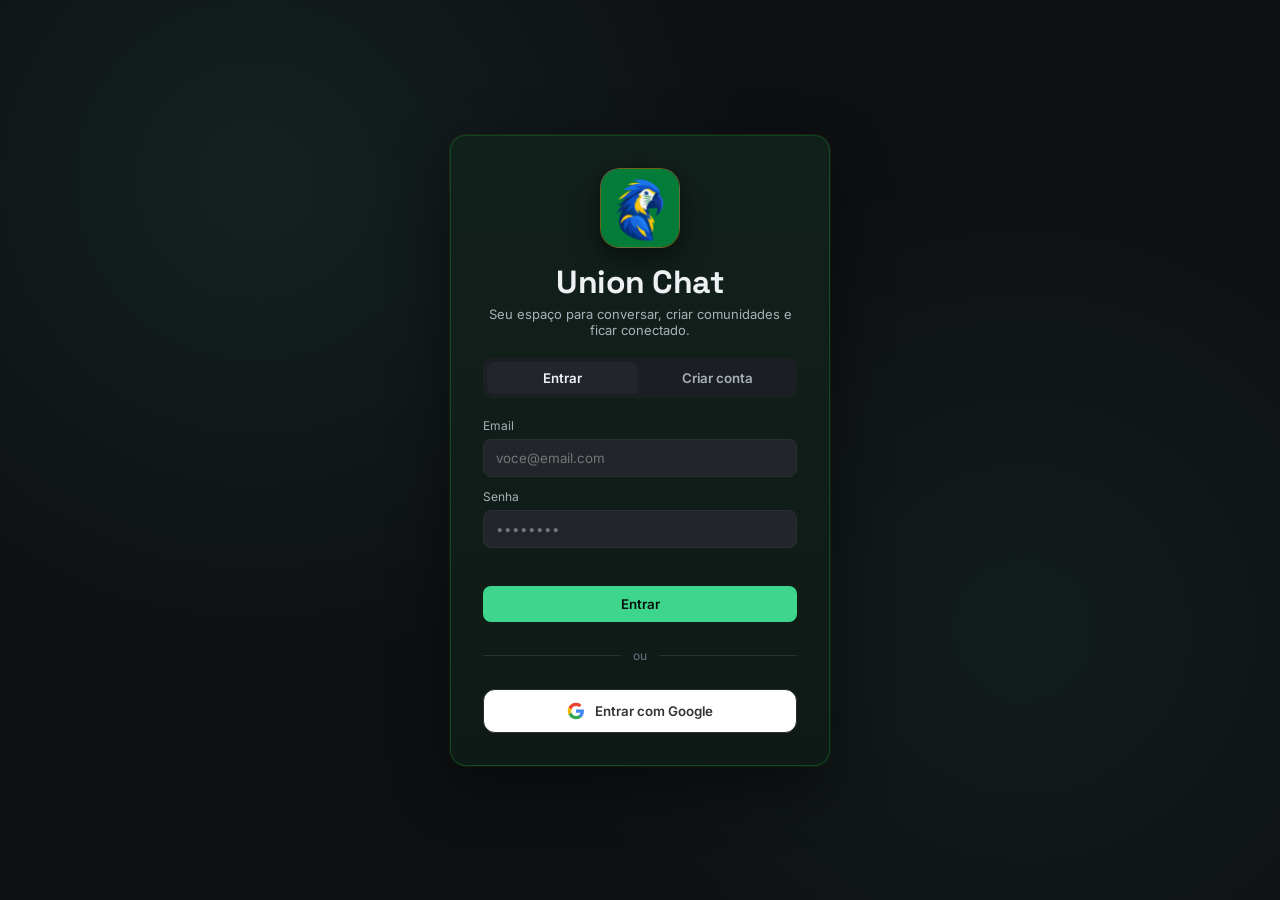
==== commit e234b403: "Add files via upload" ====
--- a/index.html
+++ b/index.html
@@ -7,7 +7,7 @@
     <title>Union Chat</title>
     <link rel="preconnect" href="https://fonts.googleapis.com">
     <link href="https://fonts.googleapis.com/css2?family=Space+Grotesk:wght@500;600;700&family=Inter:wght@400;500;600;700&family=JetBrains+Mono:wght@400;500&family=Poppins:wght@500;600;700&family=Roboto:wght@400;500;700&family=Montserrat:wght@500;600;700&family=Oswald:wght@500;600;700&family=Playfair+Display:wght@500;600;700&family=Merriweather:wght@400;700&family=Nunito:wght@500;600;700&family=Raleway:wght@500;600;700&family=Ubuntu:wght@400;500;700&family=Comfortaa:wght@500;600;700&family=Pacifico&family=Lobster&family=Press+Start+2P&family=Bangers&family=Orbitron:wght@500;700&family=Audiowide&family=VT323&family=Indie+Flower&family=Caveat:wght@500;600;700&family=Dancing+Script:wght@500;600;700&family=Bebas+Neue&family=Anton&family=Quicksand:wght@500;600;700&family=Rubik:wght@500;600;700&family=Source+Code+Pro:wght@500;600&family=Fira+Code:wght@500;600&family=Comic+Neue:wght@400;700&family=Shadows+Into+Light&family=Permanent+Marker&family=Creepster&family=Fredoka:wght@500;600;700&family=Exo+2:wght@500;600;700&display=swap" rel="stylesheet">
-    <link rel="stylesheet" href="style.css?v=20260828d">
+    <link rel="stylesheet" href="style.css?v=20260828e">
 </head>
 <body data-theme="dark">
     <div id="bg-fx" class="bg-fx" aria-hidden="true"></div>
@@ -17,7 +17,7 @@
         <div class="auth-card">
             <div class="auth-brand">
                 <div class="auth-logo">
-                    <img src="logo.png?v=20260828c" alt="Union Chat" class="auth-logo-img">
+                    <img src="logo.png?v=20260828e" alt="Union Chat" class="auth-logo-img">
                 </div>
                 <h1>Union Chat</h1>
                 <p>Seu espaço para conversar, criar comunidades e ficar conectado.</p>
@@ -61,7 +61,7 @@
     <div id="app" class="app hidden">
         <nav class="server-rail" id="server-rail">
             <button type="button" class="server-pill server-pill-home active" id="home-pill" title="Início">
-                <img src="logo.png?v=20260828c" alt="UC" class="home-logo-img">
+                <img src="logo.png?v=20260828e" alt="UC" class="home-logo-img">
             </button>
             <div class="server-divider"></div>
             <div class="server-list" id="server-list"></div>
@@ -909,8 +909,8 @@
     </div>
     <div id="toast" class="toast hidden"></div>
 
-    <script type="module" src="auth.js?v=20260828d"></script>
-    <script type="module" src="app.js?v=20260828d"></script>
+    <script type="module" src="auth.js?v=20260828e"></script>
+    <script type="module" src="app.js?v=20260828e"></script>
 
     <!-- Mobile sidebar toggle -->
     <script>
--- a/style.css
+++ b/style.css
@@ -161,8 +161,7 @@
   height: 100%;
   object-fit: cover;
   object-position: center;
-  /* força preto e branco / cinza — sem verde */
-  filter: grayscale(100%) contrast(1.2) brightness(1.05);
+  filter: none;
 }
 .auth-brand h1 { font-family: var(--font-display); margin: 0 0 4px; letter-spacing: -.5px; }
 .auth-brand p { color: var(--text-1); font-size: 13px; margin: 0; }
@@ -420,6 +419,10 @@
   position: fixed; inset: 0; background: rgba(0,0,0,.6);
   display: flex; align-items: center; justify-content: center; z-index: 50;
   animation: fadeIn .2s ease;
+}
+.modal-overlay.hidden {
+  display: none !important;
+  pointer-events: none !important;
 }
 @keyframes fadeIn { from{opacity:0} to{opacity:1} }
 .modal {
@@ -1090,7 +1093,7 @@
   width: 100%;
   height: 100%;
   object-fit: cover;
-  filter: grayscale(100%) contrast(1.15);
+  filter: none;
   display: block;
 }
 .server-pill-home.active {
